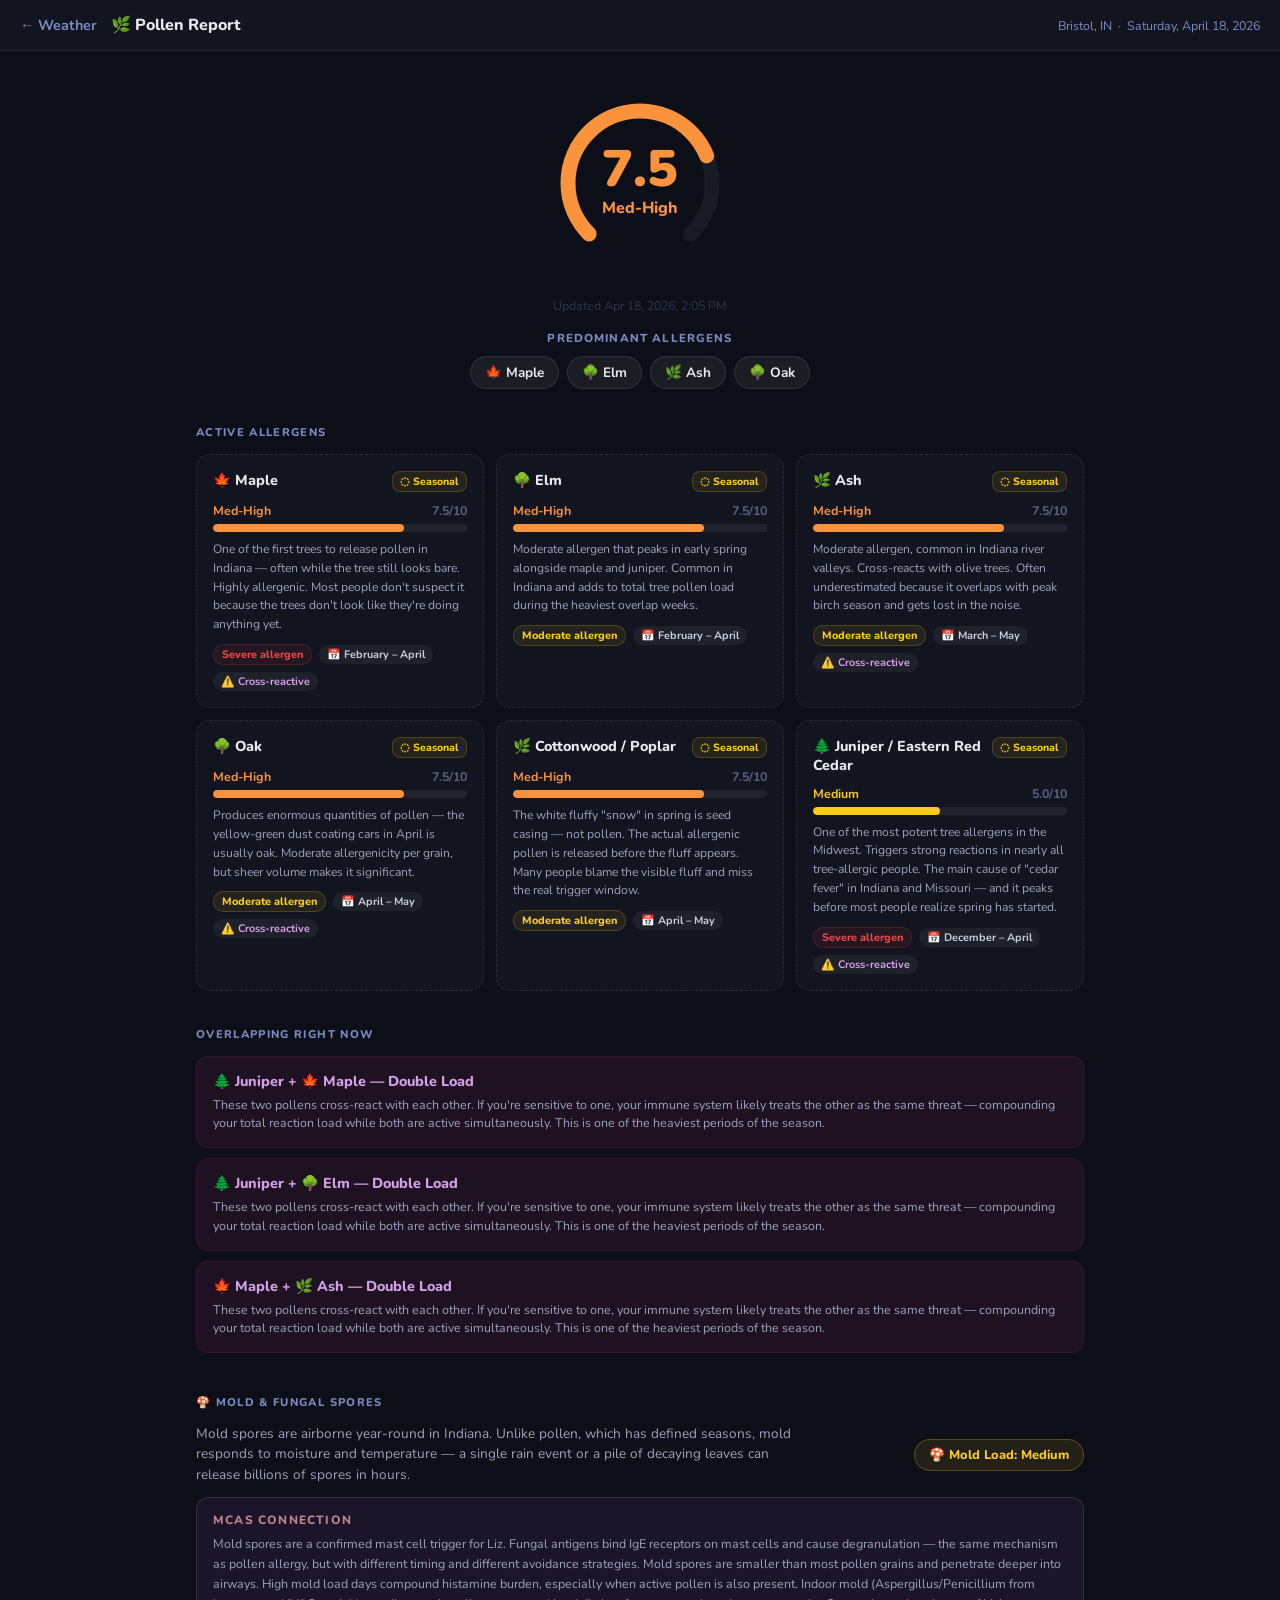
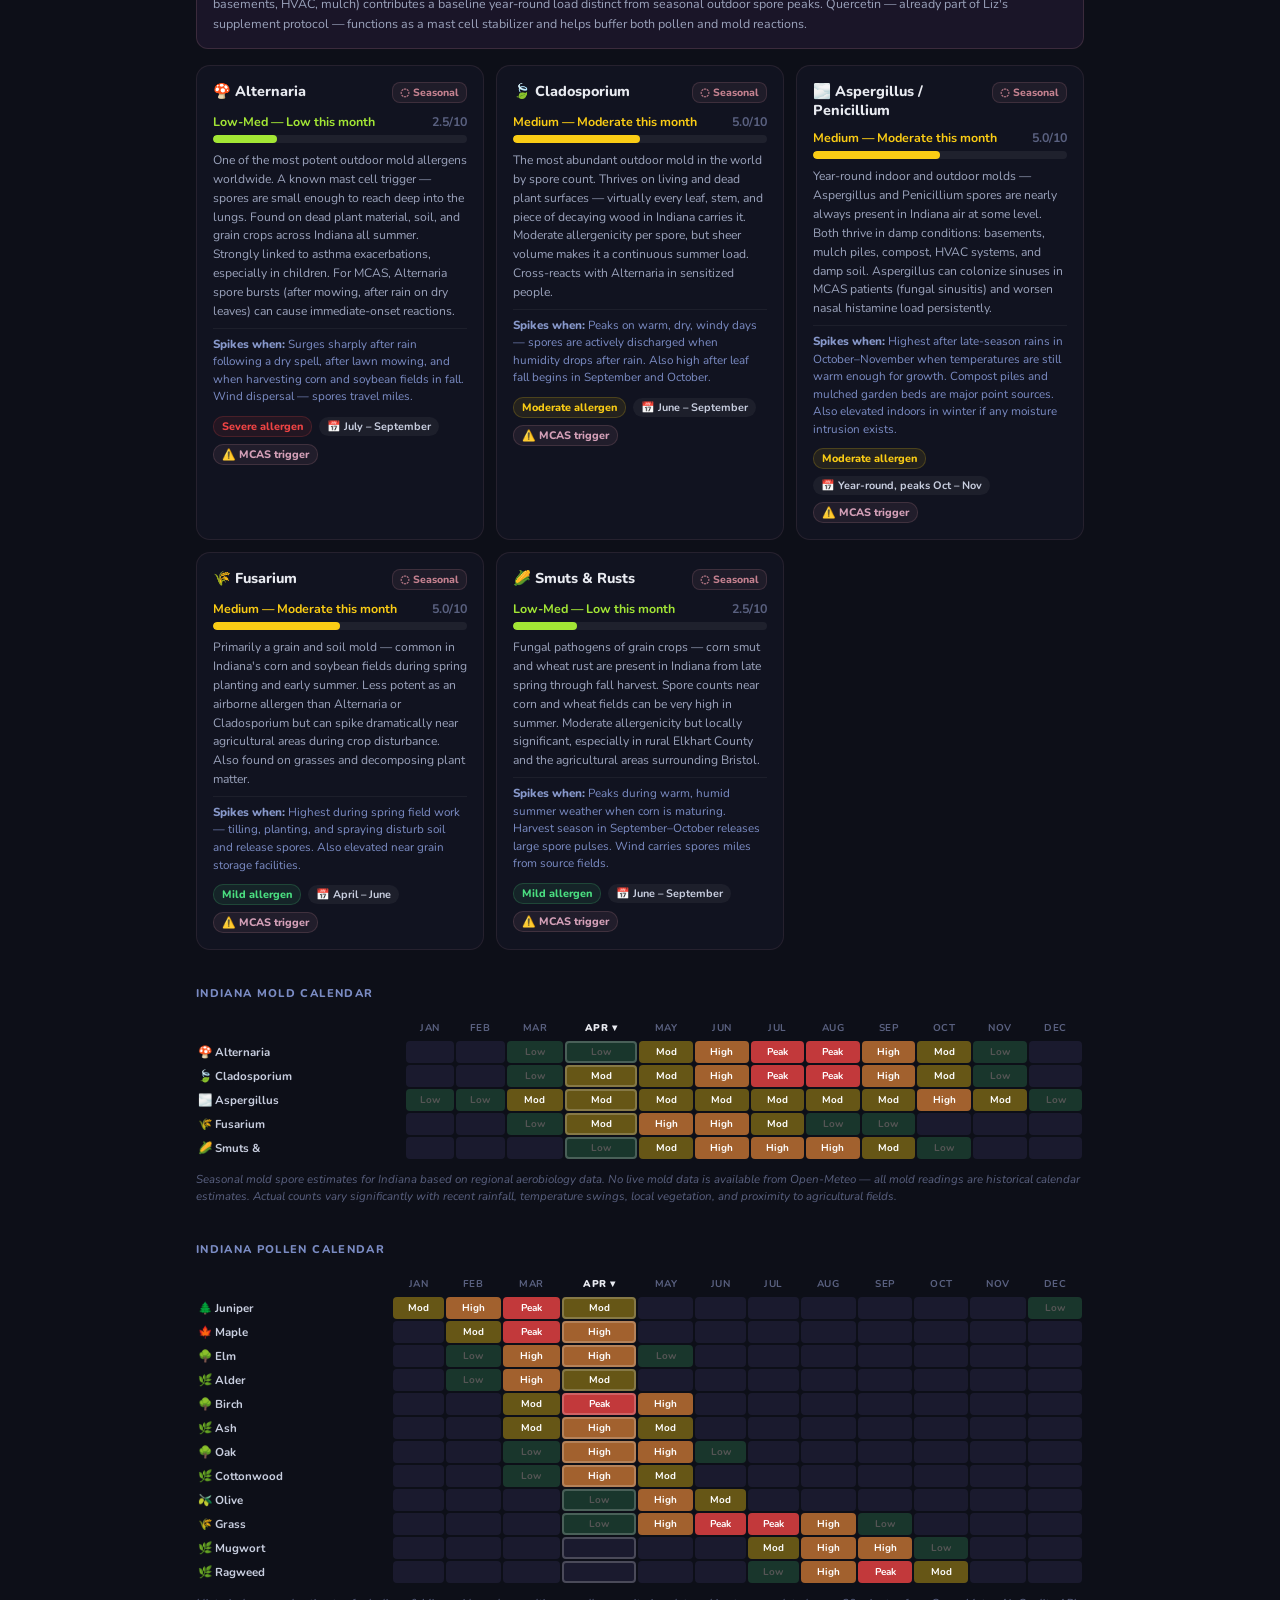
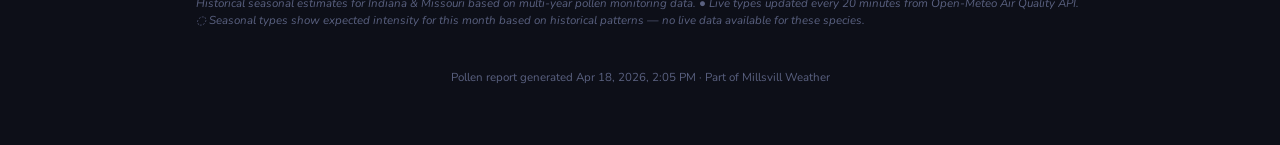
==== pollen.html @ c2ff1dc7 "Pollen update 2026-04-18T18:05:33.789Z" ====
<!DOCTYPE html>
<html lang="en">
<head>
<meta charset="UTF-8">
<meta name="viewport" content="width=device-width, initial-scale=1.0">
<title>Pollen Report — Bristol, IN</title>
<link href="https://fonts.googleapis.com/css2?family=Nunito:wght@400;600;700;800;900&display=swap" rel="stylesheet">
<style>
*,*::before,*::after{box-sizing:border-box;margin:0;padding:0}
body{font-family:'Nunito',sans-serif;background:#0d0f18;color:#e8eaf0;min-height:100vh}
a{text-decoration:none}

.top-bar{background:#12141f;border-bottom:1px solid #ffffff12;padding:14px 20px;display:flex;align-items:center;gap:14px;position:sticky;top:0;z-index:100}
.back-btn{color:#7b8cc4;font-size:0.9rem;font-weight:700;display:flex;align-items:center;gap:5px}
.back-btn:hover{color:#a0b4e8}
.top-bar-title{font-size:1rem;font-weight:800}
.top-bar-sub{font-size:0.78rem;color:#7b8cc4;margin-left:auto;text-align:right}

.container{max-width:920px;margin:0 auto;padding:28px 16px 60px}

.section-label{font-size:0.7rem;font-weight:800;letter-spacing:0.12em;text-transform:uppercase;color:#7b8cc4;margin-bottom:14px;margin-top:36px}

/* Gauge */
.score-section{text-align:center;margin-top:4px}
.gauge-outer{position:relative;display:inline-block;width:200px;height:200px}
.gauge-outer svg{display:block}
.gauge-center{position:absolute;top:50%;left:50%;transform:translate(-50%,-52%);text-align:center;pointer-events:none}
.gauge-num{font-size:3.2rem;font-weight:900;line-height:1}
.gauge-lbl{font-size:1rem;font-weight:800;margin-top:2px}
.updated-sub{font-size:0.78rem;color:#7b8cc450;margin-top:8px}

.predom-label{font-size:0.72rem;font-weight:800;text-transform:uppercase;letter-spacing:0.1em;color:#7b8cc4;margin:16px 0 10px}
.predom-chips{display:flex;flex-wrap:wrap;gap:8px;justify-content:center}
.predom-chip{background:#ffffff0f;border:1px solid #ffffff18;border-radius:20px;padding:6px 14px;font-size:0.85rem;font-weight:700;display:flex;align-items:center;gap:6px}

/* Allergen cards */
.allergen-grid{display:grid;grid-template-columns:repeat(auto-fill,minmax(260px,1fr));gap:12px}
.allergen-card{background:#12141f;border:1px solid #ffffff10;border-radius:14px;padding:16px}
.allergen-card.season-only{border-style:dashed;border-color:#ffffff18}
.card-top{display:flex;align-items:flex-start;justify-content:space-between;margin-bottom:10px;gap:8px}
.card-name{font-size:0.9rem;font-weight:800;line-height:1.3}
.live-badge{font-size:0.66rem;font-weight:800;color:#4ade80;background:#4ade8015;border:1px solid #4ade8030;border-radius:8px;padding:2px 7px;white-space:nowrap;flex-shrink:0}
.season-badge{font-size:0.66rem;font-weight:800;color:#facc15;background:#facc1515;border:1px solid #facc1530;border-radius:8px;padding:2px 7px;white-space:nowrap;flex-shrink:0}
.bar-row{display:flex;justify-content:space-between;margin-bottom:5px;font-size:0.78rem;font-weight:700}
.bar-track{background:#ffffff0f;border-radius:6px;height:8px;overflow:hidden}
.bar-fill{height:100%;border-radius:6px}
.card-note{font-size:0.76rem;color:#9ba3bc;line-height:1.55;margin-top:8px}
.card-meta{display:flex;gap:7px;margin-top:10px;flex-wrap:wrap;align-items:center}
.meta-pill{font-size:0.68rem;font-weight:700;background:#ffffff0d;border-radius:10px;padding:2px 8px;color:#c8cedf}
.allerg-pill{font-size:0.68rem;font-weight:800;border-radius:10px;padding:2px 8px}
.food-cross-row{font-size:0.73rem;color:#f59e0b;line-height:1.5;margin-top:7px;padding-top:7px;border-top:1px solid #f59e0b20}
.food-cross-label{font-weight:800;color:#fbbf24;margin-right:4px}

/* Overlaps */
.overlap-list{display:flex;flex-direction:column;gap:10px}
.overlap-card{background:#1e1222;border:1px solid #b5179e28;border-radius:12px;padding:14px 16px}
.overlap-title{font-size:0.9rem;font-weight:800;margin-bottom:5px;color:#d4a0e8}
.overlap-note{font-size:0.78rem;color:#9ba3bc;line-height:1.5}
.no-overlaps{font-size:0.85rem;color:#7b8cc4;font-style:italic;padding:4px 0}

/* Calendar */
.cal-wrap{overflow-x:auto;-webkit-overflow-scrolling:touch}
table.cal{width:100%;border-collapse:separate;border-spacing:2px;min-width:560px}
table.cal th{font-size:0.62rem;font-weight:700;text-transform:uppercase;letter-spacing:0.05em;color:#5a6180;padding:4px 2px;text-align:center}
table.cal th.cur{color:#e8eaf0;font-weight:900}
table.cal td.cal-label{font-size:0.72rem;font-weight:700;color:#c8cedf;white-space:nowrap;padding:3px 10px 3px 0;text-align:left}
.cal-cell{border-radius:4px;padding:4px 2px;text-align:center;font-size:0.62rem;font-weight:700;height:22px;display:flex;align-items:center;justify-content:center}
.cal-cell.cur-month{outline:2px solid #ffffff35;outline-offset:-2px;border-radius:4px}
.cal-note{font-size:0.72rem;color:#5a6180;margin-top:10px;font-style:italic;line-height:1.5}

/* Mold section */
.mold-header-row{display:flex;align-items:center;justify-content:space-between;flex-wrap:wrap;gap:10px;margin-bottom:12px}
.mold-overall-pill{font-size:0.8rem;font-weight:800;border-radius:20px;padding:6px 14px;border:1px solid}
.mold-mcas-note{background:#1a1528;border:1px solid #9b6b7a40;border-radius:12px;padding:14px 16px;margin-bottom:16px}
.mold-mcas-note-title{font-size:0.75rem;font-weight:800;text-transform:uppercase;letter-spacing:0.1em;color:#c4818f;margin-bottom:6px}
.mold-mcas-note-text{font-size:0.78rem;color:#9ba3bc;line-height:1.6}
.mold-grid{display:grid;grid-template-columns:repeat(auto-fill,minmax(260px,1fr));gap:12px}
.mold-card{background:#111320;border:1px solid #9b6b7a28;border-radius:14px;padding:16px}
.mold-card-top{display:flex;align-items:flex-start;justify-content:space-between;margin-bottom:10px;gap:8px}
.mold-card-name{font-size:0.9rem;font-weight:800;line-height:1.3}
.mold-season-badge{font-size:0.66rem;font-weight:800;color:#c4818f;background:#c4818f15;border:1px solid #c4818f30;border-radius:8px;padding:2px 7px;white-space:nowrap;flex-shrink:0}
.mold-card-note{font-size:0.76rem;color:#9ba3bc;line-height:1.55;margin-top:8px}
.mold-spikes-row{font-size:0.73rem;color:#7b8cc4;line-height:1.5;margin-top:7px;padding-top:7px;border-top:1px solid #ffffff0d}
.mold-spikes-label{font-weight:800;color:#8899cc}
.mold-card-meta{display:flex;gap:7px;margin-top:10px;flex-wrap:wrap;align-items:center}
.mold-allerg-pill{font-size:0.68rem;font-weight:800;border-radius:10px;padding:2px 8px}
.mold-mcas-pill{font-size:0.68rem;font-weight:800;background:#9b6b7a20;border:1px solid #9b6b7a40;border-radius:10px;padding:2px 8px;color:#d4a0b8}
.mold-cal-note{font-size:0.72rem;color:#5a6180;margin-top:10px;font-style:italic;line-height:1.5}

.page-footer{font-size:0.72rem;color:#5a6180;text-align:center;margin-top:40px}

@media(max-width:600px){
  .top-bar-sub{display:none}
  .allergen-grid{grid-template-columns:1fr}
  .gauge-outer{width:170px;height:170px}
  .gauge-num{font-size:2.6rem}
}
</style>
</head>
<body>

<div class="top-bar">
  <a href="index.html" class="back-btn">← Weather</a>
  <div class="top-bar-title">🌿 Pollen Report</div>
  <div class="top-bar-sub">Bristol, IN &nbsp;·&nbsp; Saturday, April 18, 2026</div>
</div>

<div class="container">

  <!-- ── Today's Score ── -->
  <div class="score-section">
    <div class="gauge-outer">
      <svg width="200" height="200" viewBox="0 0 200 200" style="transform:rotate(135deg)">
        <!-- background track: 270° arc -->
        <circle cx="100" cy="100" r="72" fill="none" stroke="#ffffff0d" stroke-width="15"
          stroke-dasharray="339.29 452.39" stroke-linecap="round"/>
        <!-- fill arc -->
        <circle cx="100" cy="100" r="72" fill="none" stroke="#fb923c" stroke-width="15"
          stroke-dasharray="254.47 452.39" stroke-linecap="round"/>
      </svg>
      <div class="gauge-center">
        <div class="gauge-num" style="color:#fb923c">7.5</div>
        <div class="gauge-lbl" style="color:#fb923c">Med-High</div>
      </div>
    </div>
    <div class="updated-sub">Updated Apr 18, 2026, 2:05 PM</div>

    
    <div class="predom-label">Predominant allergens</div>
    <div class="predom-chips">
      <div class="predom-chip">🍁 Maple</div><div class="predom-chip">🌳 Elm</div><div class="predom-chip">🌿 Ash</div><div class="predom-chip">🌳 Oak</div>
    </div>
  </div>

  <!-- ── Active Allergens ── -->
  <div class="section-label">Active Allergens</div>
  <div class="allergen-grid">
    <div class="allergen-card season-only">
  <div class="card-top">
    <div class="card-name">🍁 Maple</div>
    <span class="season-badge">◌ Seasonal</span>
  </div>
  <div class="bar-row">
    <span style="color:#fb923c">Med-High</span>
    <span style="color:#5a6180">7.5/10</span>
  </div>
  <div class="bar-track"><div class="bar-fill" style="width:75%;background:#fb923c"></div></div>
  <div class="card-note">One of the first trees to release pollen in Indiana — often while the tree still looks bare. Highly allergenic. Most people don't suspect it because the trees don't look like they're doing anything yet.</div>
  
  <div class="card-meta">
    <span class="allerg-pill" style="color:#ef4444;background:#ef444415;border:1px solid #ef444430">Severe allergen</span>
    <span class="meta-pill">📅 February – April</span>
    <span class="meta-pill" style="color:#d4a0e8">⚠️ Cross-reactive</span>
  </div>
</div><div class="allergen-card season-only">
  <div class="card-top">
    <div class="card-name">🌳 Elm</div>
    <span class="season-badge">◌ Seasonal</span>
  </div>
  <div class="bar-row">
    <span style="color:#fb923c">Med-High</span>
    <span style="color:#5a6180">7.5/10</span>
  </div>
  <div class="bar-track"><div class="bar-fill" style="width:75%;background:#fb923c"></div></div>
  <div class="card-note">Moderate allergen that peaks in early spring alongside maple and juniper. Common in Indiana and adds to total tree pollen load during the heaviest overlap weeks.</div>
  
  <div class="card-meta">
    <span class="allerg-pill" style="color:#facc15;background:#facc1515;border:1px solid #facc1530">Moderate allergen</span>
    <span class="meta-pill">📅 February – April</span>
    
  </div>
</div><div class="allergen-card season-only">
  <div class="card-top">
    <div class="card-name">🌿 Ash</div>
    <span class="season-badge">◌ Seasonal</span>
  </div>
  <div class="bar-row">
    <span style="color:#fb923c">Med-High</span>
    <span style="color:#5a6180">7.5/10</span>
  </div>
  <div class="bar-track"><div class="bar-fill" style="width:75%;background:#fb923c"></div></div>
  <div class="card-note">Moderate allergen, common in Indiana river valleys. Cross-reacts with olive trees. Often underestimated because it overlaps with peak birch season and gets lost in the noise.</div>
  
  <div class="card-meta">
    <span class="allerg-pill" style="color:#facc15;background:#facc1515;border:1px solid #facc1530">Moderate allergen</span>
    <span class="meta-pill">📅 March – May</span>
    <span class="meta-pill" style="color:#d4a0e8">⚠️ Cross-reactive</span>
  </div>
</div><div class="allergen-card season-only">
  <div class="card-top">
    <div class="card-name">🌳 Oak</div>
    <span class="season-badge">◌ Seasonal</span>
  </div>
  <div class="bar-row">
    <span style="color:#fb923c">Med-High</span>
    <span style="color:#5a6180">7.5/10</span>
  </div>
  <div class="bar-track"><div class="bar-fill" style="width:75%;background:#fb923c"></div></div>
  <div class="card-note">Produces enormous quantities of pollen — the yellow-green dust coating cars in April is usually oak. Moderate allergenicity per grain, but sheer volume makes it significant.</div>
  
  <div class="card-meta">
    <span class="allerg-pill" style="color:#facc15;background:#facc1515;border:1px solid #facc1530">Moderate allergen</span>
    <span class="meta-pill">📅 April – May</span>
    <span class="meta-pill" style="color:#d4a0e8">⚠️ Cross-reactive</span>
  </div>
</div><div class="allergen-card season-only">
  <div class="card-top">
    <div class="card-name">🌿 Cottonwood / Poplar</div>
    <span class="season-badge">◌ Seasonal</span>
  </div>
  <div class="bar-row">
    <span style="color:#fb923c">Med-High</span>
    <span style="color:#5a6180">7.5/10</span>
  </div>
  <div class="bar-track"><div class="bar-fill" style="width:75%;background:#fb923c"></div></div>
  <div class="card-note">The white fluffy "snow" in spring is seed casing — not pollen. The actual allergenic pollen is released before the fluff appears. Many people blame the visible fluff and miss the real trigger window.</div>
  
  <div class="card-meta">
    <span class="allerg-pill" style="color:#facc15;background:#facc1515;border:1px solid #facc1530">Moderate allergen</span>
    <span class="meta-pill">📅 April – May</span>
    
  </div>
</div><div class="allergen-card season-only">
  <div class="card-top">
    <div class="card-name">🌲 Juniper / Eastern Red Cedar</div>
    <span class="season-badge">◌ Seasonal</span>
  </div>
  <div class="bar-row">
    <span style="color:#facc15">Medium</span>
    <span style="color:#5a6180">5.0/10</span>
  </div>
  <div class="bar-track"><div class="bar-fill" style="width:50%;background:#facc15"></div></div>
  <div class="card-note">One of the most potent tree allergens in the Midwest. Triggers strong reactions in nearly all tree-allergic people. The main cause of "cedar fever" in Indiana and Missouri — and it peaks before most people realize spring has started.</div>
  
  <div class="card-meta">
    <span class="allerg-pill" style="color:#ef4444;background:#ef444415;border:1px solid #ef444430">Severe allergen</span>
    <span class="meta-pill">📅 December – April</span>
    <span class="meta-pill" style="color:#d4a0e8">⚠️ Cross-reactive</span>
  </div>
</div>
  </div>

  <!-- ── Cross-Reactivity ── -->
  <div class="section-label">Overlapping Right Now</div>
  <div class="overlap-list">
    <div class="overlap-card">
  <div class="overlap-title">🌲 Juniper + 🍁 Maple — Double Load</div>
  <div class="overlap-note">These two pollens cross-react with each other. If you're sensitive to one, your immune system likely treats the other as the same threat — compounding your total reaction load while both are active simultaneously. This is one of the heaviest periods of the season.</div>
</div><div class="overlap-card">
  <div class="overlap-title">🌲 Juniper + 🌳 Elm — Double Load</div>
  <div class="overlap-note">These two pollens cross-react with each other. If you're sensitive to one, your immune system likely treats the other as the same threat — compounding your total reaction load while both are active simultaneously. This is one of the heaviest periods of the season.</div>
</div><div class="overlap-card">
  <div class="overlap-title">🍁 Maple + 🌿 Ash — Double Load</div>
  <div class="overlap-note">These two pollens cross-react with each other. If you're sensitive to one, your immune system likely treats the other as the same threat — compounding your total reaction load while both are active simultaneously. This is one of the heaviest periods of the season.</div>
</div>
  </div>

  <!-- ── Mold & Fungal Spores ── -->
  <div class="section-label" style="margin-top:42px">🍄 Mold &amp; Fungal Spores</div>

  <div class="mold-header-row">
    <div style="font-size:0.85rem;color:#9ba3bc;max-width:600px;line-height:1.5">
      Mold spores are airborne year-round in Indiana. Unlike pollen, which has defined seasons, mold responds to moisture and temperature — a single rain event or a pile of decaying leaves can release billions of spores in hours.
    </div>
    <div class="mold-overall-pill" style="color:#facc15;background:#facc1518;border-color:#facc1540">
      🍄 Mold Load: Medium
    </div>
  </div>

  <div class="mold-mcas-note">
    <div class="mold-mcas-note-title">MCAS Connection</div>
    <div class="mold-mcas-note-text">
      Mold spores are a confirmed mast cell trigger for Liz. Fungal antigens bind IgE receptors on mast cells and cause degranulation — the same mechanism as pollen allergy, but with different timing and different avoidance strategies. Mold spores are smaller than most pollen grains and penetrate deeper into airways. High mold load days compound histamine burden, especially when active pollen is also present. Indoor mold (Aspergillus/Penicillium from basements, HVAC, mulch) contributes a baseline year-round load distinct from seasonal outdoor spore peaks. Quercetin — already part of Liz's supplement protocol — functions as a mast cell stabilizer and helps buffer both pollen and mold reactions.
    </div>
  </div>

  <div class="mold-grid">
    <div class="mold-card">
  <div class="mold-card-top">
    <div class="mold-card-name">🍄 Alternaria</div>
    <span class="mold-season-badge">◌ Seasonal</span>
  </div>
  <div class="bar-row">
    <span style="color:#a3e635">Low-Med — Low this month</span>
    <span style="color:#5a6180">2.5/10</span>
  </div>
  <div class="bar-track"><div class="bar-fill" style="width:25%;background:#a3e635"></div></div>
  <div class="mold-card-note">One of the most potent outdoor mold allergens worldwide. A known mast cell trigger — spores are small enough to reach deep into the lungs. Found on dead plant material, soil, and grain crops across Indiana all summer. Strongly linked to asthma exacerbations, especially in children. For MCAS, Alternaria spore bursts (after mowing, after rain on dry leaves) can cause immediate-onset reactions.</div>
  <div class="mold-spikes-row"><span class="mold-spikes-label">Spikes when: </span>Surges sharply after rain following a dry spell, after lawn mowing, and when harvesting corn and soybean fields in fall. Wind dispersal — spores travel miles.</div>
  <div class="mold-card-meta">
    <span class="mold-allerg-pill" style="color:#ef4444;background:#ef444415;border:1px solid #ef444430">Severe allergen</span>
    <span class="meta-pill">📅 July – September</span>
    <span class="mold-mcas-pill">⚠️ MCAS trigger</span>
  </div>
</div><div class="mold-card">
  <div class="mold-card-top">
    <div class="mold-card-name">🍃 Cladosporium</div>
    <span class="mold-season-badge">◌ Seasonal</span>
  </div>
  <div class="bar-row">
    <span style="color:#facc15">Medium — Moderate this month</span>
    <span style="color:#5a6180">5.0/10</span>
  </div>
  <div class="bar-track"><div class="bar-fill" style="width:50%;background:#facc15"></div></div>
  <div class="mold-card-note">The most abundant outdoor mold in the world by spore count. Thrives on living and dead plant surfaces — virtually every leaf, stem, and piece of decaying wood in Indiana carries it. Moderate allergenicity per spore, but sheer volume makes it a continuous summer load. Cross-reacts with Alternaria in sensitized people.</div>
  <div class="mold-spikes-row"><span class="mold-spikes-label">Spikes when: </span>Peaks on warm, dry, windy days — spores are actively discharged when humidity drops after rain. Also high after leaf fall begins in September and October.</div>
  <div class="mold-card-meta">
    <span class="mold-allerg-pill" style="color:#facc15;background:#facc1515;border:1px solid #facc1530">Moderate allergen</span>
    <span class="meta-pill">📅 June – September</span>
    <span class="mold-mcas-pill">⚠️ MCAS trigger</span>
  </div>
</div><div class="mold-card">
  <div class="mold-card-top">
    <div class="mold-card-name">🌫️ Aspergillus / Penicillium</div>
    <span class="mold-season-badge">◌ Seasonal</span>
  </div>
  <div class="bar-row">
    <span style="color:#facc15">Medium — Moderate this month</span>
    <span style="color:#5a6180">5.0/10</span>
  </div>
  <div class="bar-track"><div class="bar-fill" style="width:50%;background:#facc15"></div></div>
  <div class="mold-card-note">Year-round indoor and outdoor molds — Aspergillus and Penicillium spores are nearly always present in Indiana air at some level. Both thrive in damp conditions: basements, mulch piles, compost, HVAC systems, and damp soil. Aspergillus can colonize sinuses in MCAS patients (fungal sinusitis) and worsen nasal histamine load persistently.</div>
  <div class="mold-spikes-row"><span class="mold-spikes-label">Spikes when: </span>Highest after late-season rains in October–November when temperatures are still warm enough for growth. Compost piles and mulched garden beds are major point sources. Also elevated indoors in winter if any moisture intrusion exists.</div>
  <div class="mold-card-meta">
    <span class="mold-allerg-pill" style="color:#facc15;background:#facc1515;border:1px solid #facc1530">Moderate allergen</span>
    <span class="meta-pill">📅 Year-round, peaks Oct – Nov</span>
    <span class="mold-mcas-pill">⚠️ MCAS trigger</span>
  </div>
</div><div class="mold-card">
  <div class="mold-card-top">
    <div class="mold-card-name">🌾 Fusarium</div>
    <span class="mold-season-badge">◌ Seasonal</span>
  </div>
  <div class="bar-row">
    <span style="color:#facc15">Medium — Moderate this month</span>
    <span style="color:#5a6180">5.0/10</span>
  </div>
  <div class="bar-track"><div class="bar-fill" style="width:50%;background:#facc15"></div></div>
  <div class="mold-card-note">Primarily a grain and soil mold — common in Indiana's corn and soybean fields during spring planting and early summer. Less potent as an airborne allergen than Alternaria or Cladosporium but can spike dramatically near agricultural areas during crop disturbance. Also found on grasses and decomposing plant matter.</div>
  <div class="mold-spikes-row"><span class="mold-spikes-label">Spikes when: </span>Highest during spring field work — tilling, planting, and spraying disturb soil and release spores. Also elevated near grain storage facilities.</div>
  <div class="mold-card-meta">
    <span class="mold-allerg-pill" style="color:#4ade80;background:#4ade8015;border:1px solid #4ade8030">Mild allergen</span>
    <span class="meta-pill">📅 April – June</span>
    <span class="mold-mcas-pill">⚠️ MCAS trigger</span>
  </div>
</div><div class="mold-card">
  <div class="mold-card-top">
    <div class="mold-card-name">🌽 Smuts & Rusts</div>
    <span class="mold-season-badge">◌ Seasonal</span>
  </div>
  <div class="bar-row">
    <span style="color:#a3e635">Low-Med — Low this month</span>
    <span style="color:#5a6180">2.5/10</span>
  </div>
  <div class="bar-track"><div class="bar-fill" style="width:25%;background:#a3e635"></div></div>
  <div class="mold-card-note">Fungal pathogens of grain crops — corn smut and wheat rust are present in Indiana from late spring through fall harvest. Spore counts near corn and wheat fields can be very high in summer. Moderate allergenicity but locally significant, especially in rural Elkhart County and the agricultural areas surrounding Bristol.</div>
  <div class="mold-spikes-row"><span class="mold-spikes-label">Spikes when: </span>Peaks during warm, humid summer weather when corn is maturing. Harvest season in September–October releases large spore pulses. Wind carries spores miles from source fields.</div>
  <div class="mold-card-meta">
    <span class="mold-allerg-pill" style="color:#4ade80;background:#4ade8015;border:1px solid #4ade8030">Mild allergen</span>
    <span class="meta-pill">📅 June – September</span>
    <span class="mold-mcas-pill">⚠️ MCAS trigger</span>
  </div>
</div>
  </div>

  <!-- ── Mold Calendar ── -->
  <div class="section-label" style="margin-top:36px">Indiana Mold Calendar</div>
  <div class="cal-wrap">
  <table class="cal">
    <thead>
      <tr>
        <th></th>
        <th class="">Jan</th><th class="">Feb</th><th class="">Mar</th><th class="cur">Apr ▾</th><th class="">May</th><th class="">Jun</th><th class="">Jul</th><th class="">Aug</th><th class="">Sep</th><th class="">Oct</th><th class="">Nov</th><th class="">Dec</th>
      </tr>
    </thead>
    <tbody>
      <tr>
    <td class="cal-label">🍄 Alternaria</td>
    <td><div class="cal-cell" style="background:#1a1a2e;color:#555"></div></td><td><div class="cal-cell" style="background:#1a1a2e;color:#555"></div></td><td><div class="cal-cell" style="background:#4ade8030;color:#555">Low</div></td><td><div class="cal-cell cur-month" style="background:#4ade8030;color:#555">Low</div></td><td><div class="cal-cell" style="background:#facc1560;color:#fff">Mod</div></td><td><div class="cal-cell" style="background:#fb923ca0;color:#fff">High</div></td><td><div class="cal-cell" style="background:#ef4444cc;color:#fff">Peak</div></td><td><div class="cal-cell" style="background:#ef4444cc;color:#fff">Peak</div></td><td><div class="cal-cell" style="background:#fb923ca0;color:#fff">High</div></td><td><div class="cal-cell" style="background:#facc1560;color:#fff">Mod</div></td><td><div class="cal-cell" style="background:#4ade8030;color:#555">Low</div></td><td><div class="cal-cell" style="background:#1a1a2e;color:#555"></div></td>
  </tr><tr>
    <td class="cal-label">🍃 Cladosporium</td>
    <td><div class="cal-cell" style="background:#1a1a2e;color:#555"></div></td><td><div class="cal-cell" style="background:#1a1a2e;color:#555"></div></td><td><div class="cal-cell" style="background:#4ade8030;color:#555">Low</div></td><td><div class="cal-cell cur-month" style="background:#facc1560;color:#fff">Mod</div></td><td><div class="cal-cell" style="background:#facc1560;color:#fff">Mod</div></td><td><div class="cal-cell" style="background:#fb923ca0;color:#fff">High</div></td><td><div class="cal-cell" style="background:#ef4444cc;color:#fff">Peak</div></td><td><div class="cal-cell" style="background:#ef4444cc;color:#fff">Peak</div></td><td><div class="cal-cell" style="background:#fb923ca0;color:#fff">High</div></td><td><div class="cal-cell" style="background:#facc1560;color:#fff">Mod</div></td><td><div class="cal-cell" style="background:#4ade8030;color:#555">Low</div></td><td><div class="cal-cell" style="background:#1a1a2e;color:#555"></div></td>
  </tr><tr>
    <td class="cal-label">🌫️ Aspergillus </td>
    <td><div class="cal-cell" style="background:#4ade8030;color:#555">Low</div></td><td><div class="cal-cell" style="background:#4ade8030;color:#555">Low</div></td><td><div class="cal-cell" style="background:#facc1560;color:#fff">Mod</div></td><td><div class="cal-cell cur-month" style="background:#facc1560;color:#fff">Mod</div></td><td><div class="cal-cell" style="background:#facc1560;color:#fff">Mod</div></td><td><div class="cal-cell" style="background:#facc1560;color:#fff">Mod</div></td><td><div class="cal-cell" style="background:#facc1560;color:#fff">Mod</div></td><td><div class="cal-cell" style="background:#facc1560;color:#fff">Mod</div></td><td><div class="cal-cell" style="background:#facc1560;color:#fff">Mod</div></td><td><div class="cal-cell" style="background:#fb923ca0;color:#fff">High</div></td><td><div class="cal-cell" style="background:#facc1560;color:#fff">Mod</div></td><td><div class="cal-cell" style="background:#4ade8030;color:#555">Low</div></td>
  </tr><tr>
    <td class="cal-label">🌾 Fusarium</td>
    <td><div class="cal-cell" style="background:#1a1a2e;color:#555"></div></td><td><div class="cal-cell" style="background:#1a1a2e;color:#555"></div></td><td><div class="cal-cell" style="background:#4ade8030;color:#555">Low</div></td><td><div class="cal-cell cur-month" style="background:#facc1560;color:#fff">Mod</div></td><td><div class="cal-cell" style="background:#fb923ca0;color:#fff">High</div></td><td><div class="cal-cell" style="background:#fb923ca0;color:#fff">High</div></td><td><div class="cal-cell" style="background:#facc1560;color:#fff">Mod</div></td><td><div class="cal-cell" style="background:#4ade8030;color:#555">Low</div></td><td><div class="cal-cell" style="background:#4ade8030;color:#555">Low</div></td><td><div class="cal-cell" style="background:#1a1a2e;color:#555"></div></td><td><div class="cal-cell" style="background:#1a1a2e;color:#555"></div></td><td><div class="cal-cell" style="background:#1a1a2e;color:#555"></div></td>
  </tr><tr>
    <td class="cal-label">🌽 Smuts &</td>
    <td><div class="cal-cell" style="background:#1a1a2e;color:#555"></div></td><td><div class="cal-cell" style="background:#1a1a2e;color:#555"></div></td><td><div class="cal-cell" style="background:#1a1a2e;color:#555"></div></td><td><div class="cal-cell cur-month" style="background:#4ade8030;color:#555">Low</div></td><td><div class="cal-cell" style="background:#facc1560;color:#fff">Mod</div></td><td><div class="cal-cell" style="background:#fb923ca0;color:#fff">High</div></td><td><div class="cal-cell" style="background:#fb923ca0;color:#fff">High</div></td><td><div class="cal-cell" style="background:#fb923ca0;color:#fff">High</div></td><td><div class="cal-cell" style="background:#facc1560;color:#fff">Mod</div></td><td><div class="cal-cell" style="background:#4ade8030;color:#555">Low</div></td><td><div class="cal-cell" style="background:#1a1a2e;color:#555"></div></td><td><div class="cal-cell" style="background:#1a1a2e;color:#555"></div></td>
  </tr>
    </tbody>
  </table>
  </div>
  <div class="mold-cal-note">Seasonal mold spore estimates for Indiana based on regional aerobiology data. No live mold data is available from Open-Meteo — all mold readings are historical calendar estimates. Actual counts vary significantly with recent rainfall, temperature swings, local vegetation, and proximity to agricultural fields.</div>

  <!-- ── Year Calendar ── -->
  <div class="section-label">Indiana Pollen Calendar</div>
  <div class="cal-wrap">
  <table class="cal">
    <thead>
      <tr>
        <th></th>
        <th class="">Jan</th><th class="">Feb</th><th class="">Mar</th><th class="cur">Apr ▾</th><th class="">May</th><th class="">Jun</th><th class="">Jul</th><th class="">Aug</th><th class="">Sep</th><th class="">Oct</th><th class="">Nov</th><th class="">Dec</th>
      </tr>
    </thead>
    <tbody>
      <tr>
    <td class="cal-label">🌲 Juniper </td>
    <td><div class="cal-cell" style="background:#facc1560;color:#fff">Mod</div></td><td><div class="cal-cell" style="background:#fb923ca0;color:#fff">High</div></td><td><div class="cal-cell" style="background:#ef4444cc;color:#fff">Peak</div></td><td><div class="cal-cell cur-month" style="background:#facc1560;color:#fff">Mod</div></td><td><div class="cal-cell" style="background:#1a1a2e;color:#555"></div></td><td><div class="cal-cell" style="background:#1a1a2e;color:#555"></div></td><td><div class="cal-cell" style="background:#1a1a2e;color:#555"></div></td><td><div class="cal-cell" style="background:#1a1a2e;color:#555"></div></td><td><div class="cal-cell" style="background:#1a1a2e;color:#555"></div></td><td><div class="cal-cell" style="background:#1a1a2e;color:#555"></div></td><td><div class="cal-cell" style="background:#1a1a2e;color:#555"></div></td><td><div class="cal-cell" style="background:#4ade8030;color:#555">Low</div></td>
  </tr><tr>
    <td class="cal-label">🍁 Maple</td>
    <td><div class="cal-cell" style="background:#1a1a2e;color:#555"></div></td><td><div class="cal-cell" style="background:#facc1560;color:#fff">Mod</div></td><td><div class="cal-cell" style="background:#ef4444cc;color:#fff">Peak</div></td><td><div class="cal-cell cur-month" style="background:#fb923ca0;color:#fff">High</div></td><td><div class="cal-cell" style="background:#1a1a2e;color:#555"></div></td><td><div class="cal-cell" style="background:#1a1a2e;color:#555"></div></td><td><div class="cal-cell" style="background:#1a1a2e;color:#555"></div></td><td><div class="cal-cell" style="background:#1a1a2e;color:#555"></div></td><td><div class="cal-cell" style="background:#1a1a2e;color:#555"></div></td><td><div class="cal-cell" style="background:#1a1a2e;color:#555"></div></td><td><div class="cal-cell" style="background:#1a1a2e;color:#555"></div></td><td><div class="cal-cell" style="background:#1a1a2e;color:#555"></div></td>
  </tr><tr>
    <td class="cal-label">🌳 Elm</td>
    <td><div class="cal-cell" style="background:#1a1a2e;color:#555"></div></td><td><div class="cal-cell" style="background:#4ade8030;color:#555">Low</div></td><td><div class="cal-cell" style="background:#fb923ca0;color:#fff">High</div></td><td><div class="cal-cell cur-month" style="background:#fb923ca0;color:#fff">High</div></td><td><div class="cal-cell" style="background:#4ade8030;color:#555">Low</div></td><td><div class="cal-cell" style="background:#1a1a2e;color:#555"></div></td><td><div class="cal-cell" style="background:#1a1a2e;color:#555"></div></td><td><div class="cal-cell" style="background:#1a1a2e;color:#555"></div></td><td><div class="cal-cell" style="background:#1a1a2e;color:#555"></div></td><td><div class="cal-cell" style="background:#1a1a2e;color:#555"></div></td><td><div class="cal-cell" style="background:#1a1a2e;color:#555"></div></td><td><div class="cal-cell" style="background:#1a1a2e;color:#555"></div></td>
  </tr><tr>
    <td class="cal-label">🌿 Alder</td>
    <td><div class="cal-cell" style="background:#1a1a2e;color:#555"></div></td><td><div class="cal-cell" style="background:#4ade8030;color:#555">Low</div></td><td><div class="cal-cell" style="background:#fb923ca0;color:#fff">High</div></td><td><div class="cal-cell cur-month" style="background:#facc1560;color:#fff">Mod</div></td><td><div class="cal-cell" style="background:#1a1a2e;color:#555"></div></td><td><div class="cal-cell" style="background:#1a1a2e;color:#555"></div></td><td><div class="cal-cell" style="background:#1a1a2e;color:#555"></div></td><td><div class="cal-cell" style="background:#1a1a2e;color:#555"></div></td><td><div class="cal-cell" style="background:#1a1a2e;color:#555"></div></td><td><div class="cal-cell" style="background:#1a1a2e;color:#555"></div></td><td><div class="cal-cell" style="background:#1a1a2e;color:#555"></div></td><td><div class="cal-cell" style="background:#1a1a2e;color:#555"></div></td>
  </tr><tr>
    <td class="cal-label">🌳 Birch</td>
    <td><div class="cal-cell" style="background:#1a1a2e;color:#555"></div></td><td><div class="cal-cell" style="background:#1a1a2e;color:#555"></div></td><td><div class="cal-cell" style="background:#facc1560;color:#fff">Mod</div></td><td><div class="cal-cell cur-month" style="background:#ef4444cc;color:#fff">Peak</div></td><td><div class="cal-cell" style="background:#fb923ca0;color:#fff">High</div></td><td><div class="cal-cell" style="background:#1a1a2e;color:#555"></div></td><td><div class="cal-cell" style="background:#1a1a2e;color:#555"></div></td><td><div class="cal-cell" style="background:#1a1a2e;color:#555"></div></td><td><div class="cal-cell" style="background:#1a1a2e;color:#555"></div></td><td><div class="cal-cell" style="background:#1a1a2e;color:#555"></div></td><td><div class="cal-cell" style="background:#1a1a2e;color:#555"></div></td><td><div class="cal-cell" style="background:#1a1a2e;color:#555"></div></td>
  </tr><tr>
    <td class="cal-label">🌿 Ash</td>
    <td><div class="cal-cell" style="background:#1a1a2e;color:#555"></div></td><td><div class="cal-cell" style="background:#1a1a2e;color:#555"></div></td><td><div class="cal-cell" style="background:#facc1560;color:#fff">Mod</div></td><td><div class="cal-cell cur-month" style="background:#fb923ca0;color:#fff">High</div></td><td><div class="cal-cell" style="background:#facc1560;color:#fff">Mod</div></td><td><div class="cal-cell" style="background:#1a1a2e;color:#555"></div></td><td><div class="cal-cell" style="background:#1a1a2e;color:#555"></div></td><td><div class="cal-cell" style="background:#1a1a2e;color:#555"></div></td><td><div class="cal-cell" style="background:#1a1a2e;color:#555"></div></td><td><div class="cal-cell" style="background:#1a1a2e;color:#555"></div></td><td><div class="cal-cell" style="background:#1a1a2e;color:#555"></div></td><td><div class="cal-cell" style="background:#1a1a2e;color:#555"></div></td>
  </tr><tr>
    <td class="cal-label">🌳 Oak</td>
    <td><div class="cal-cell" style="background:#1a1a2e;color:#555"></div></td><td><div class="cal-cell" style="background:#1a1a2e;color:#555"></div></td><td><div class="cal-cell" style="background:#4ade8030;color:#555">Low</div></td><td><div class="cal-cell cur-month" style="background:#fb923ca0;color:#fff">High</div></td><td><div class="cal-cell" style="background:#fb923ca0;color:#fff">High</div></td><td><div class="cal-cell" style="background:#4ade8030;color:#555">Low</div></td><td><div class="cal-cell" style="background:#1a1a2e;color:#555"></div></td><td><div class="cal-cell" style="background:#1a1a2e;color:#555"></div></td><td><div class="cal-cell" style="background:#1a1a2e;color:#555"></div></td><td><div class="cal-cell" style="background:#1a1a2e;color:#555"></div></td><td><div class="cal-cell" style="background:#1a1a2e;color:#555"></div></td><td><div class="cal-cell" style="background:#1a1a2e;color:#555"></div></td>
  </tr><tr>
    <td class="cal-label">🌿 Cottonwood </td>
    <td><div class="cal-cell" style="background:#1a1a2e;color:#555"></div></td><td><div class="cal-cell" style="background:#1a1a2e;color:#555"></div></td><td><div class="cal-cell" style="background:#4ade8030;color:#555">Low</div></td><td><div class="cal-cell cur-month" style="background:#fb923ca0;color:#fff">High</div></td><td><div class="cal-cell" style="background:#facc1560;color:#fff">Mod</div></td><td><div class="cal-cell" style="background:#1a1a2e;color:#555"></div></td><td><div class="cal-cell" style="background:#1a1a2e;color:#555"></div></td><td><div class="cal-cell" style="background:#1a1a2e;color:#555"></div></td><td><div class="cal-cell" style="background:#1a1a2e;color:#555"></div></td><td><div class="cal-cell" style="background:#1a1a2e;color:#555"></div></td><td><div class="cal-cell" style="background:#1a1a2e;color:#555"></div></td><td><div class="cal-cell" style="background:#1a1a2e;color:#555"></div></td>
  </tr><tr>
    <td class="cal-label">🫒 Olive</td>
    <td><div class="cal-cell" style="background:#1a1a2e;color:#555"></div></td><td><div class="cal-cell" style="background:#1a1a2e;color:#555"></div></td><td><div class="cal-cell" style="background:#1a1a2e;color:#555"></div></td><td><div class="cal-cell cur-month" style="background:#4ade8030;color:#555">Low</div></td><td><div class="cal-cell" style="background:#fb923ca0;color:#fff">High</div></td><td><div class="cal-cell" style="background:#facc1560;color:#fff">Mod</div></td><td><div class="cal-cell" style="background:#1a1a2e;color:#555"></div></td><td><div class="cal-cell" style="background:#1a1a2e;color:#555"></div></td><td><div class="cal-cell" style="background:#1a1a2e;color:#555"></div></td><td><div class="cal-cell" style="background:#1a1a2e;color:#555"></div></td><td><div class="cal-cell" style="background:#1a1a2e;color:#555"></div></td><td><div class="cal-cell" style="background:#1a1a2e;color:#555"></div></td>
  </tr><tr>
    <td class="cal-label">🌾 Grass</td>
    <td><div class="cal-cell" style="background:#1a1a2e;color:#555"></div></td><td><div class="cal-cell" style="background:#1a1a2e;color:#555"></div></td><td><div class="cal-cell" style="background:#1a1a2e;color:#555"></div></td><td><div class="cal-cell cur-month" style="background:#4ade8030;color:#555">Low</div></td><td><div class="cal-cell" style="background:#fb923ca0;color:#fff">High</div></td><td><div class="cal-cell" style="background:#ef4444cc;color:#fff">Peak</div></td><td><div class="cal-cell" style="background:#ef4444cc;color:#fff">Peak</div></td><td><div class="cal-cell" style="background:#fb923ca0;color:#fff">High</div></td><td><div class="cal-cell" style="background:#4ade8030;color:#555">Low</div></td><td><div class="cal-cell" style="background:#1a1a2e;color:#555"></div></td><td><div class="cal-cell" style="background:#1a1a2e;color:#555"></div></td><td><div class="cal-cell" style="background:#1a1a2e;color:#555"></div></td>
  </tr><tr>
    <td class="cal-label">🌿 Mugwort</td>
    <td><div class="cal-cell" style="background:#1a1a2e;color:#555"></div></td><td><div class="cal-cell" style="background:#1a1a2e;color:#555"></div></td><td><div class="cal-cell" style="background:#1a1a2e;color:#555"></div></td><td><div class="cal-cell cur-month" style="background:#1a1a2e;color:#555"></div></td><td><div class="cal-cell" style="background:#1a1a2e;color:#555"></div></td><td><div class="cal-cell" style="background:#1a1a2e;color:#555"></div></td><td><div class="cal-cell" style="background:#facc1560;color:#fff">Mod</div></td><td><div class="cal-cell" style="background:#fb923ca0;color:#fff">High</div></td><td><div class="cal-cell" style="background:#fb923ca0;color:#fff">High</div></td><td><div class="cal-cell" style="background:#4ade8030;color:#555">Low</div></td><td><div class="cal-cell" style="background:#1a1a2e;color:#555"></div></td><td><div class="cal-cell" style="background:#1a1a2e;color:#555"></div></td>
  </tr><tr>
    <td class="cal-label">🌿 Ragweed</td>
    <td><div class="cal-cell" style="background:#1a1a2e;color:#555"></div></td><td><div class="cal-cell" style="background:#1a1a2e;color:#555"></div></td><td><div class="cal-cell" style="background:#1a1a2e;color:#555"></div></td><td><div class="cal-cell cur-month" style="background:#1a1a2e;color:#555"></div></td><td><div class="cal-cell" style="background:#1a1a2e;color:#555"></div></td><td><div class="cal-cell" style="background:#1a1a2e;color:#555"></div></td><td><div class="cal-cell" style="background:#4ade8030;color:#555">Low</div></td><td><div class="cal-cell" style="background:#fb923ca0;color:#fff">High</div></td><td><div class="cal-cell" style="background:#ef4444cc;color:#fff">Peak</div></td><td><div class="cal-cell" style="background:#facc1560;color:#fff">Mod</div></td><td><div class="cal-cell" style="background:#1a1a2e;color:#555"></div></td><td><div class="cal-cell" style="background:#1a1a2e;color:#555"></div></td>
  </tr>
    </tbody>
  </table>
  </div>
  <div class="cal-note">Historical seasonal estimates for Indiana &amp; Missouri based on multi-year pollen monitoring data. ● Live types updated every 20 minutes from Open-Meteo Air Quality API. ◌ Seasonal types show expected intensity for this month based on historical patterns — no live data available for these species.</div>

  <div class="page-footer">Pollen report generated Apr 18, 2026, 2:05 PM · Part of Millsvill Weather</div>

</div>
</body>
</html>
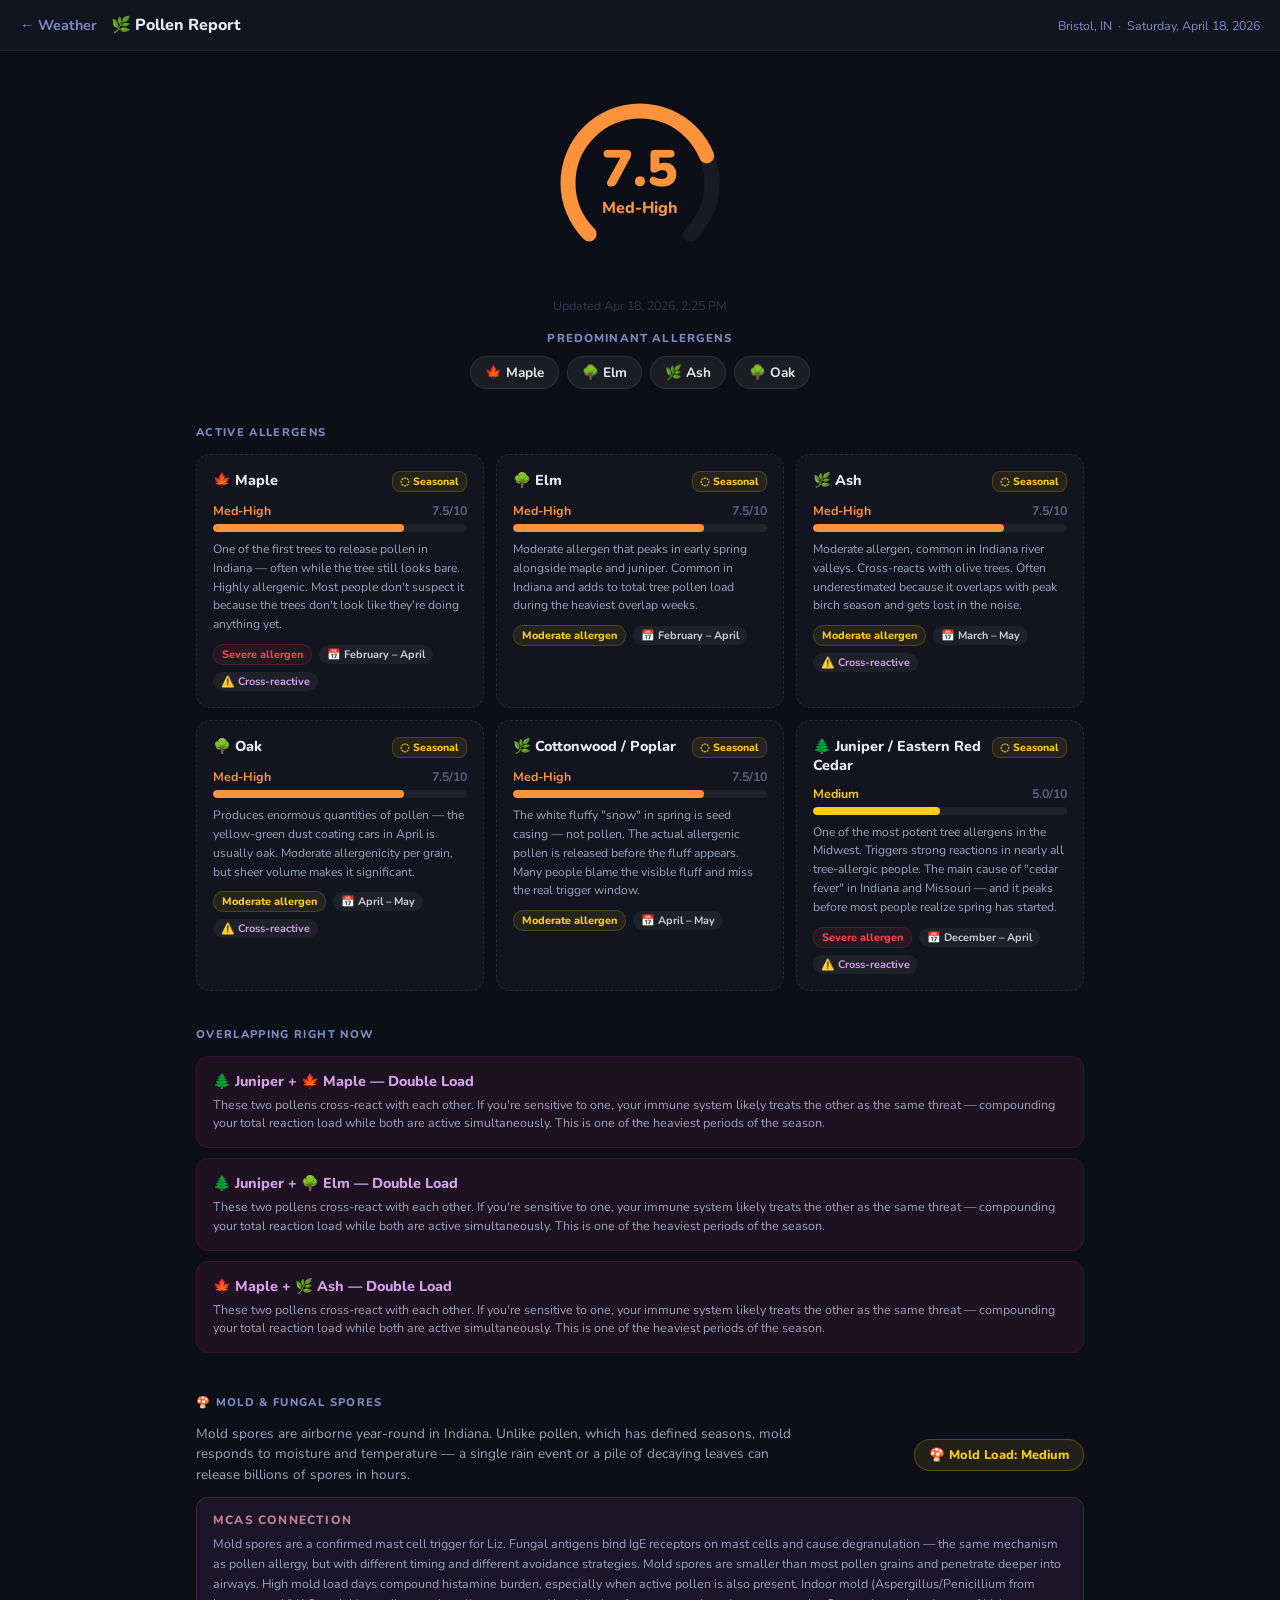
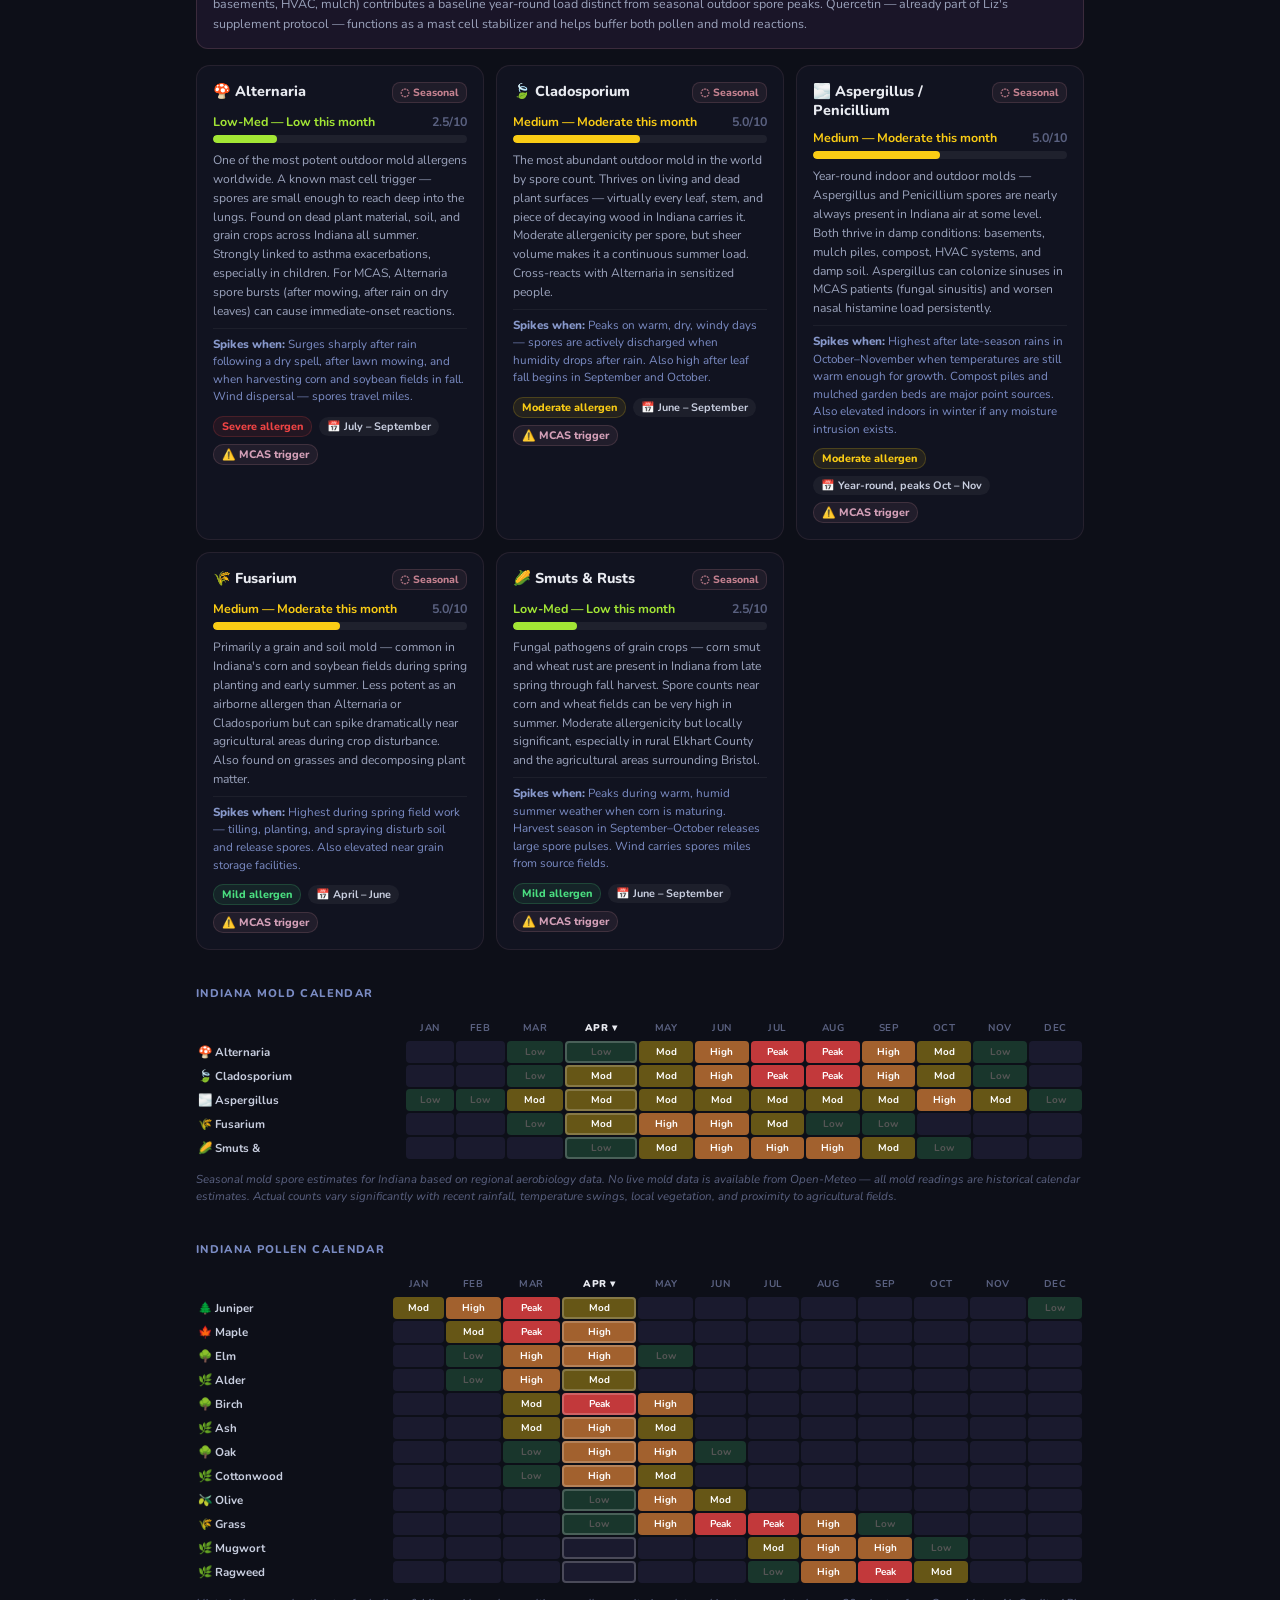
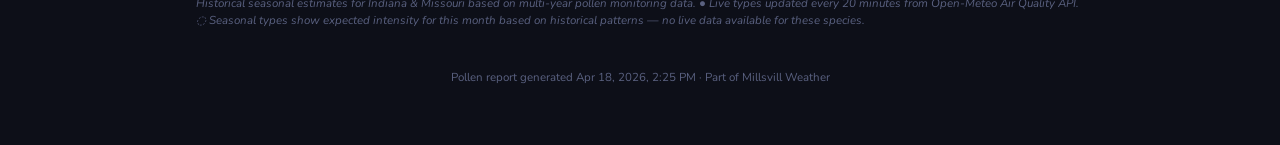
==== commit 63fa470f: "Pollen update 2026-04-18T18:25:34.962Z" ====
--- a/pollen.html
+++ b/pollen.html
@@ -123,7 +123,7 @@
         <div class="gauge-lbl" style="color:#fb923c">Med-High</div>
       </div>
     </div>
-    <div class="updated-sub">Updated Apr 18, 2026, 2:05 PM</div>
+    <div class="updated-sub">Updated Apr 18, 2026, 2:25 PM</div>
 
     
     <div class="predom-label">Predominant allergens</div>
@@ -448,7 +448,7 @@
   </div>
   <div class="cal-note">Historical seasonal estimates for Indiana &amp; Missouri based on multi-year pollen monitoring data. ● Live types updated every 20 minutes from Open-Meteo Air Quality API. ◌ Seasonal types show expected intensity for this month based on historical patterns — no live data available for these species.</div>
 
-  <div class="page-footer">Pollen report generated Apr 18, 2026, 2:05 PM · Part of Millsvill Weather</div>
+  <div class="page-footer">Pollen report generated Apr 18, 2026, 2:25 PM · Part of Millsvill Weather</div>
 
 </div>
 </body>
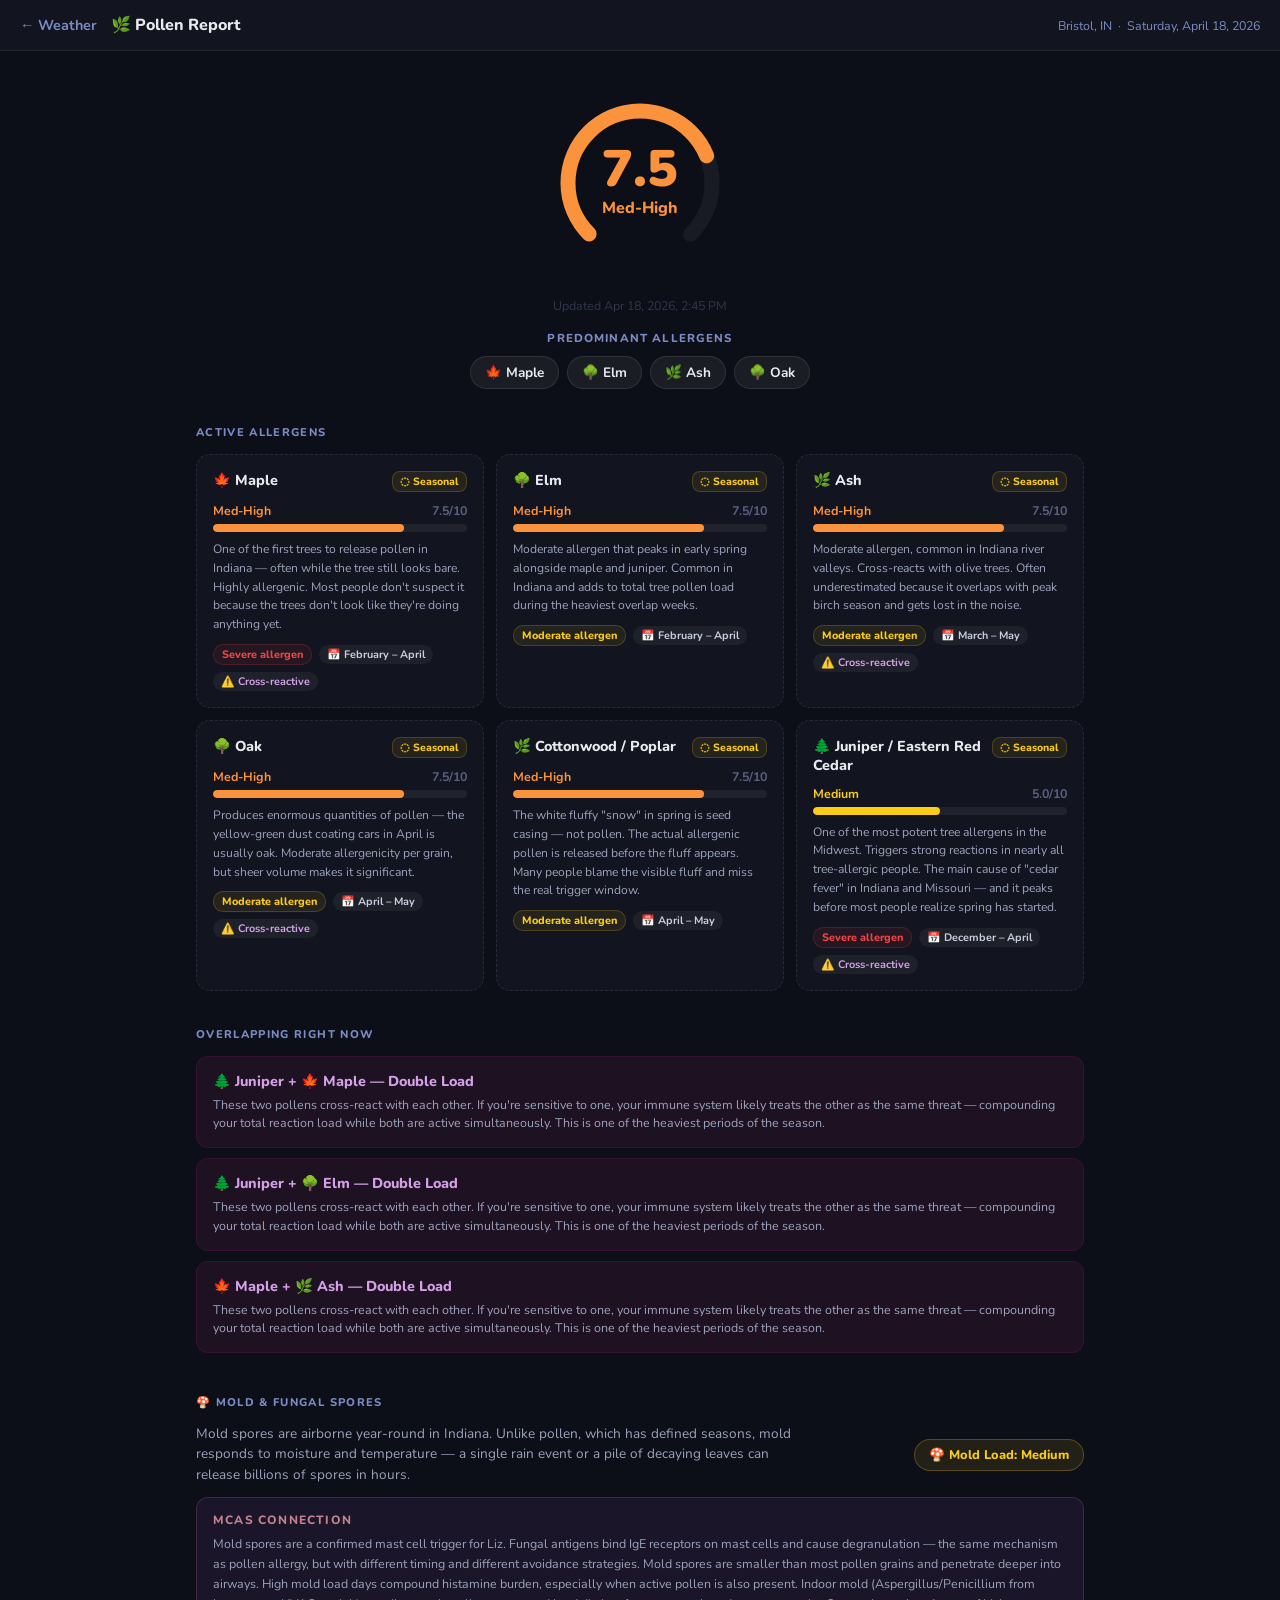
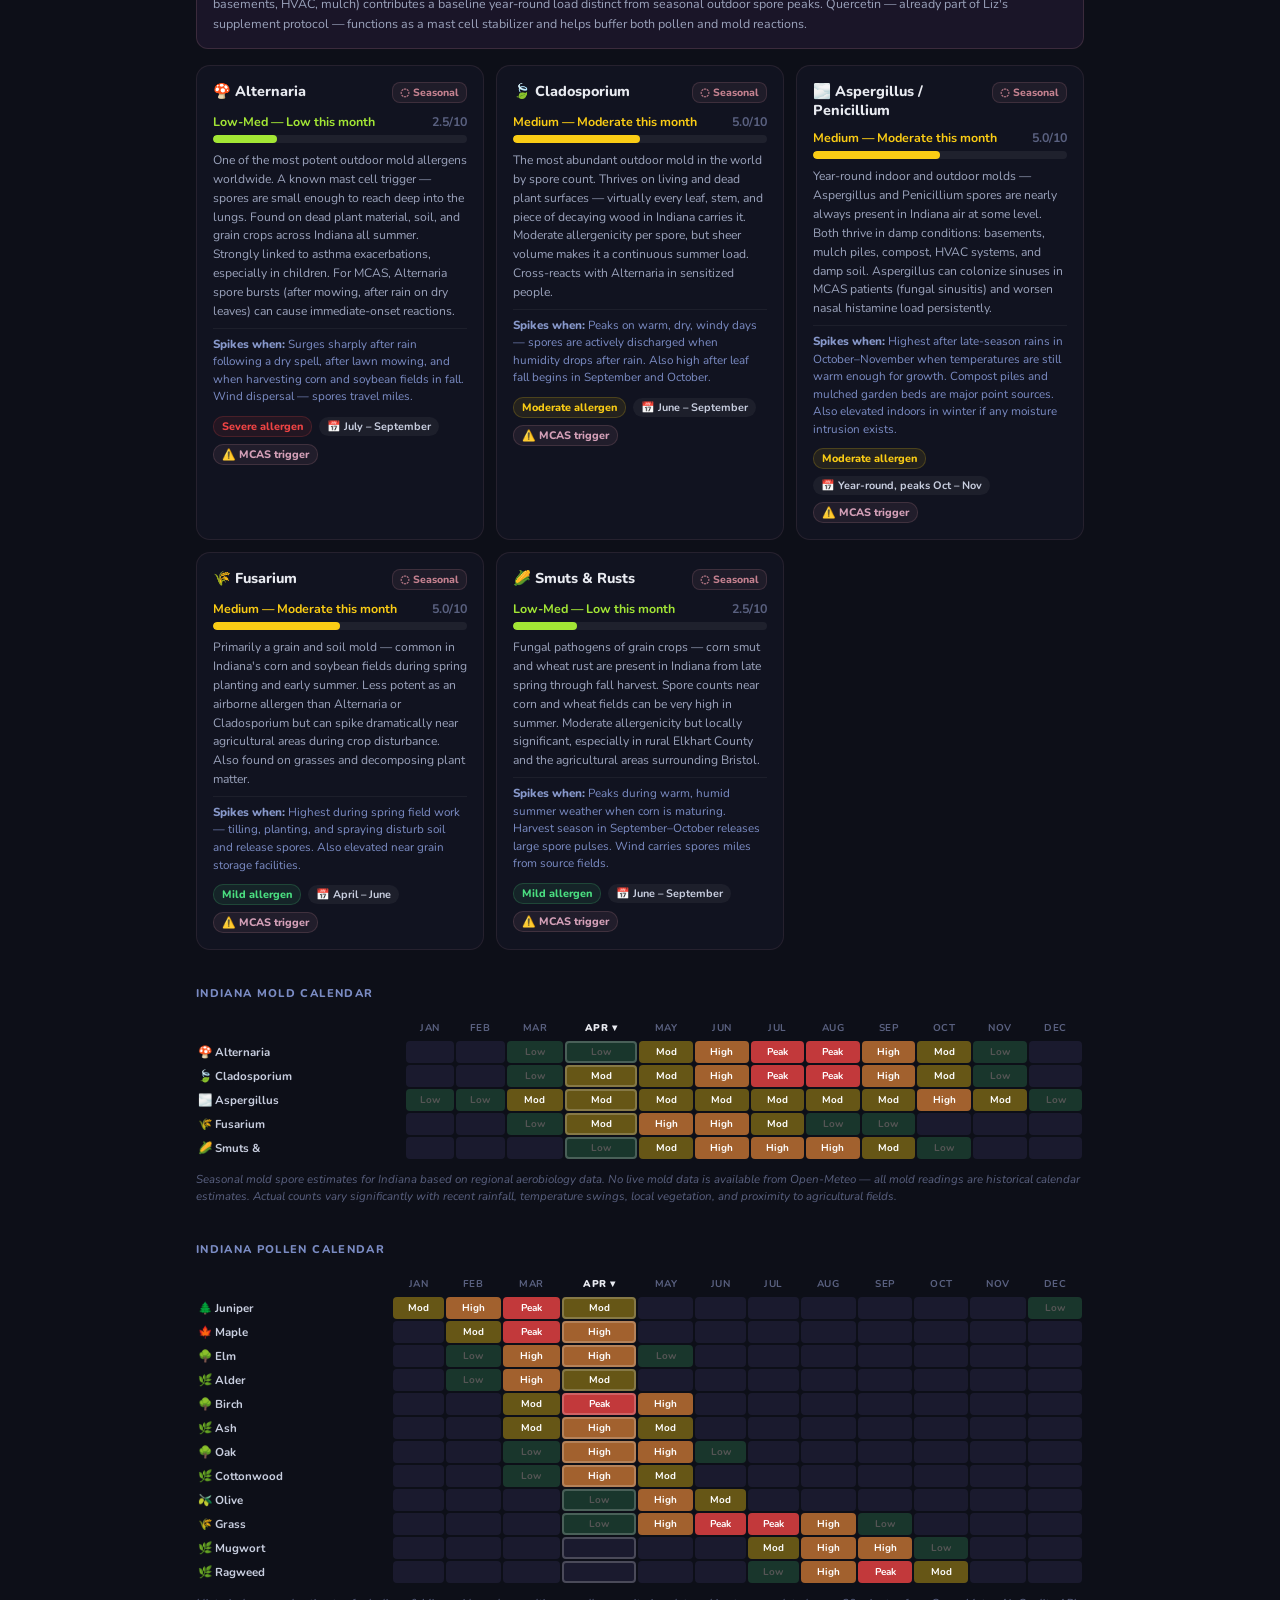
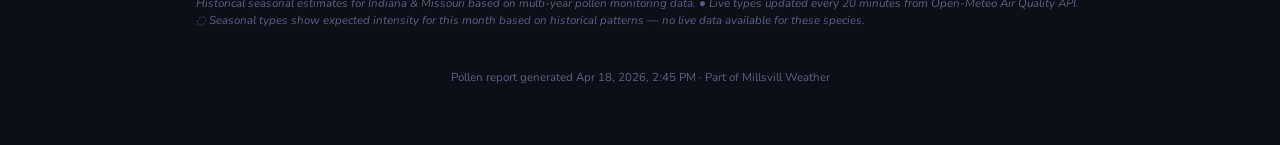
==== commit 4d21b461: "Pollen update 2026-04-18T18:45:51.547Z" ====
--- a/pollen.html
+++ b/pollen.html
@@ -123,7 +123,7 @@
         <div class="gauge-lbl" style="color:#fb923c">Med-High</div>
       </div>
     </div>
-    <div class="updated-sub">Updated Apr 18, 2026, 2:25 PM</div>
+    <div class="updated-sub">Updated Apr 18, 2026, 2:45 PM</div>
 
     
     <div class="predom-label">Predominant allergens</div>
@@ -448,7 +448,7 @@
   </div>
   <div class="cal-note">Historical seasonal estimates for Indiana &amp; Missouri based on multi-year pollen monitoring data. ● Live types updated every 20 minutes from Open-Meteo Air Quality API. ◌ Seasonal types show expected intensity for this month based on historical patterns — no live data available for these species.</div>
 
-  <div class="page-footer">Pollen report generated Apr 18, 2026, 2:25 PM · Part of Millsvill Weather</div>
+  <div class="page-footer">Pollen report generated Apr 18, 2026, 2:45 PM · Part of Millsvill Weather</div>
 
 </div>
 </body>
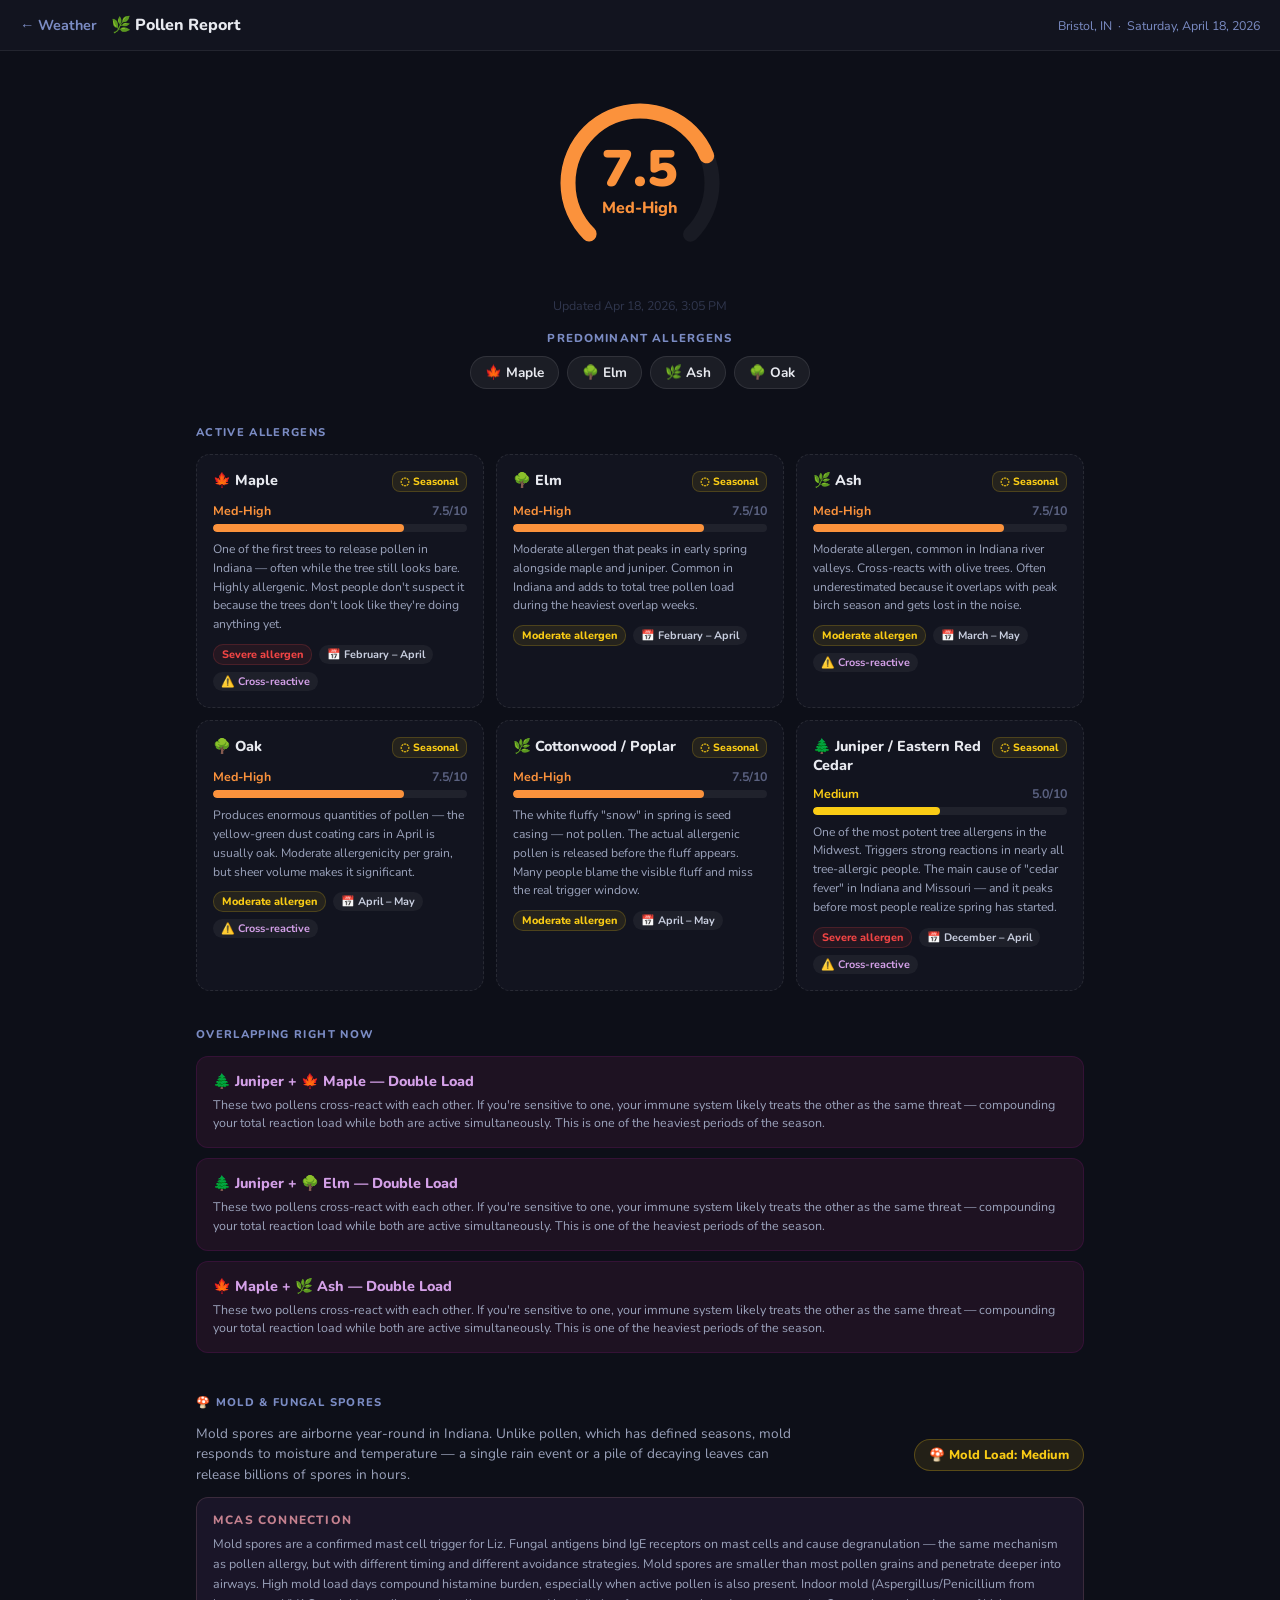
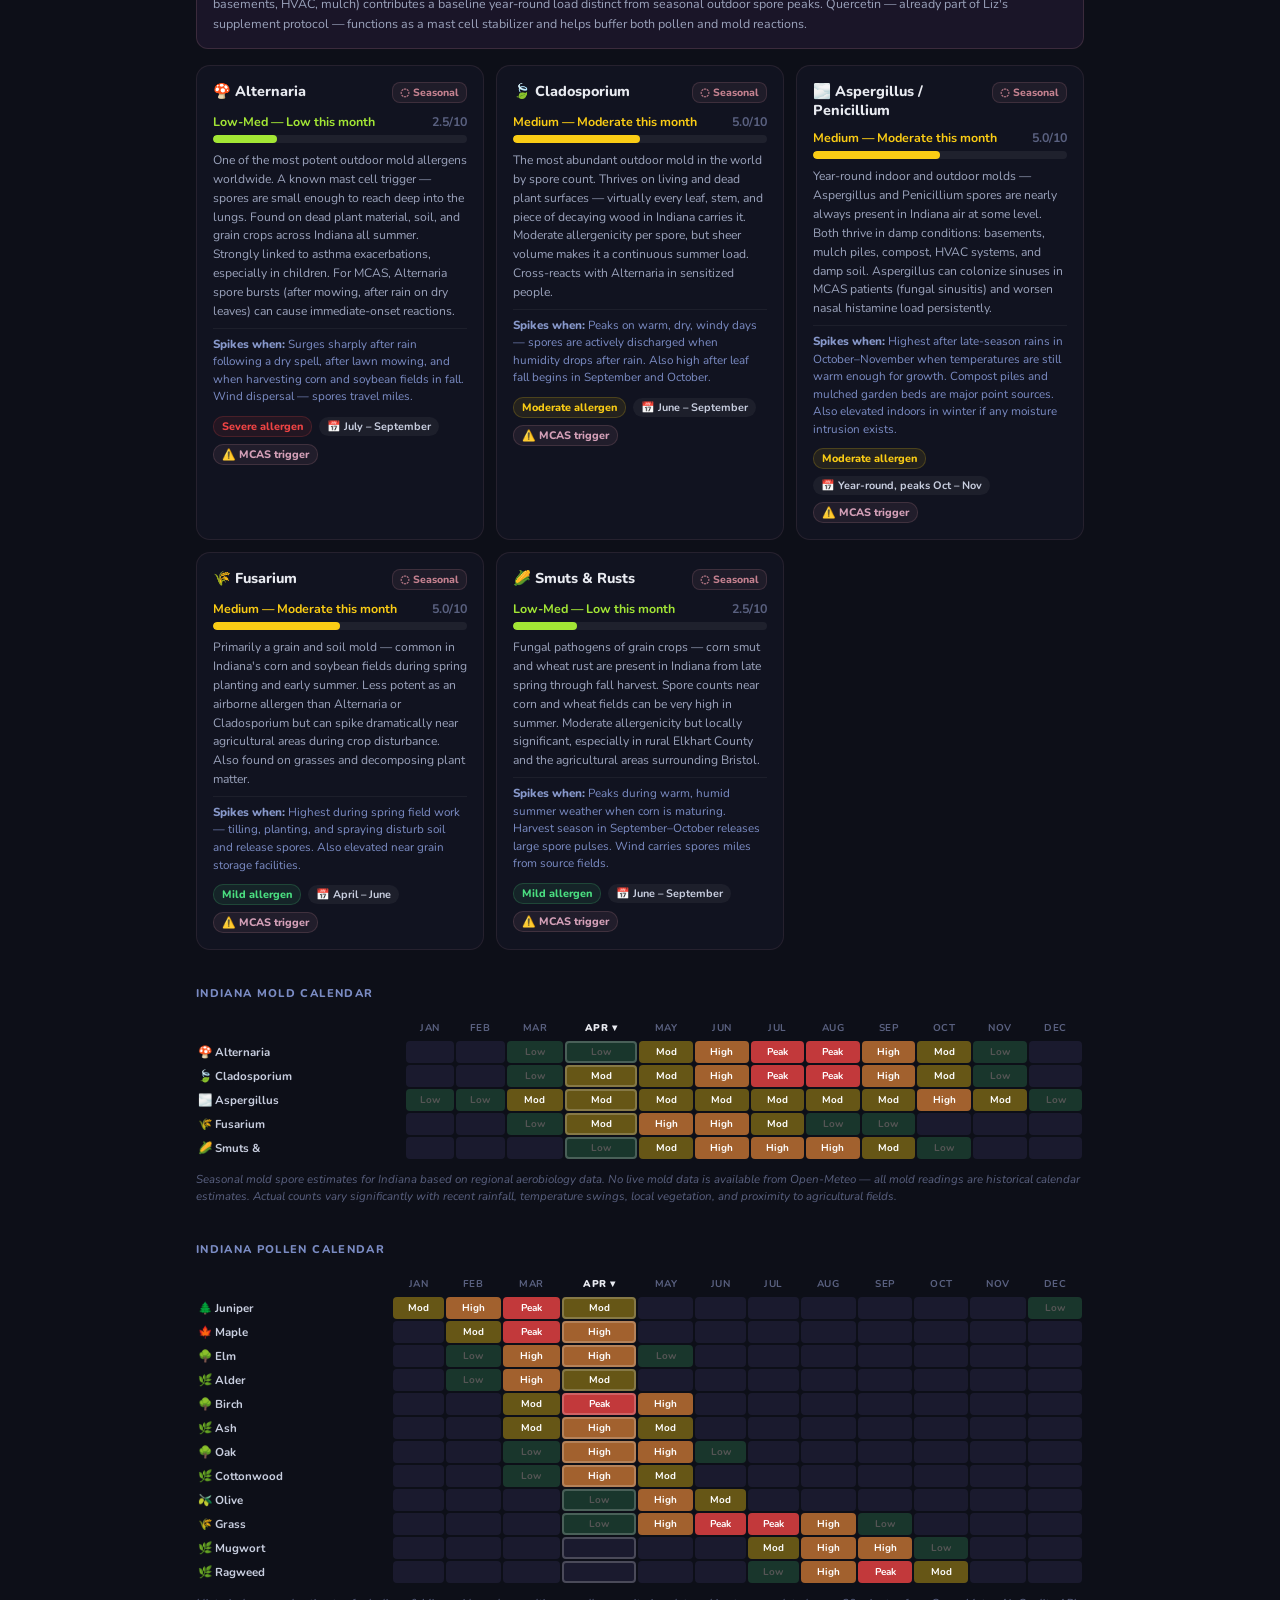
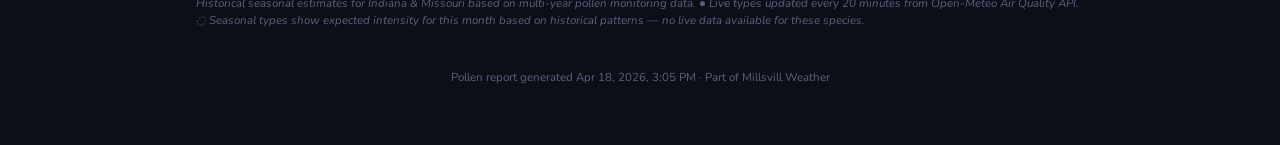
==== commit b93db369: "Pollen update 2026-04-18T19:05:36.749Z" ====
--- a/pollen.html
+++ b/pollen.html
@@ -123,7 +123,7 @@
         <div class="gauge-lbl" style="color:#fb923c">Med-High</div>
       </div>
     </div>
-    <div class="updated-sub">Updated Apr 18, 2026, 2:45 PM</div>
+    <div class="updated-sub">Updated Apr 18, 2026, 3:05 PM</div>
 
     
     <div class="predom-label">Predominant allergens</div>
@@ -448,7 +448,7 @@
   </div>
   <div class="cal-note">Historical seasonal estimates for Indiana &amp; Missouri based on multi-year pollen monitoring data. ● Live types updated every 20 minutes from Open-Meteo Air Quality API. ◌ Seasonal types show expected intensity for this month based on historical patterns — no live data available for these species.</div>
 
-  <div class="page-footer">Pollen report generated Apr 18, 2026, 2:45 PM · Part of Millsvill Weather</div>
+  <div class="page-footer">Pollen report generated Apr 18, 2026, 3:05 PM · Part of Millsvill Weather</div>
 
 </div>
 </body>
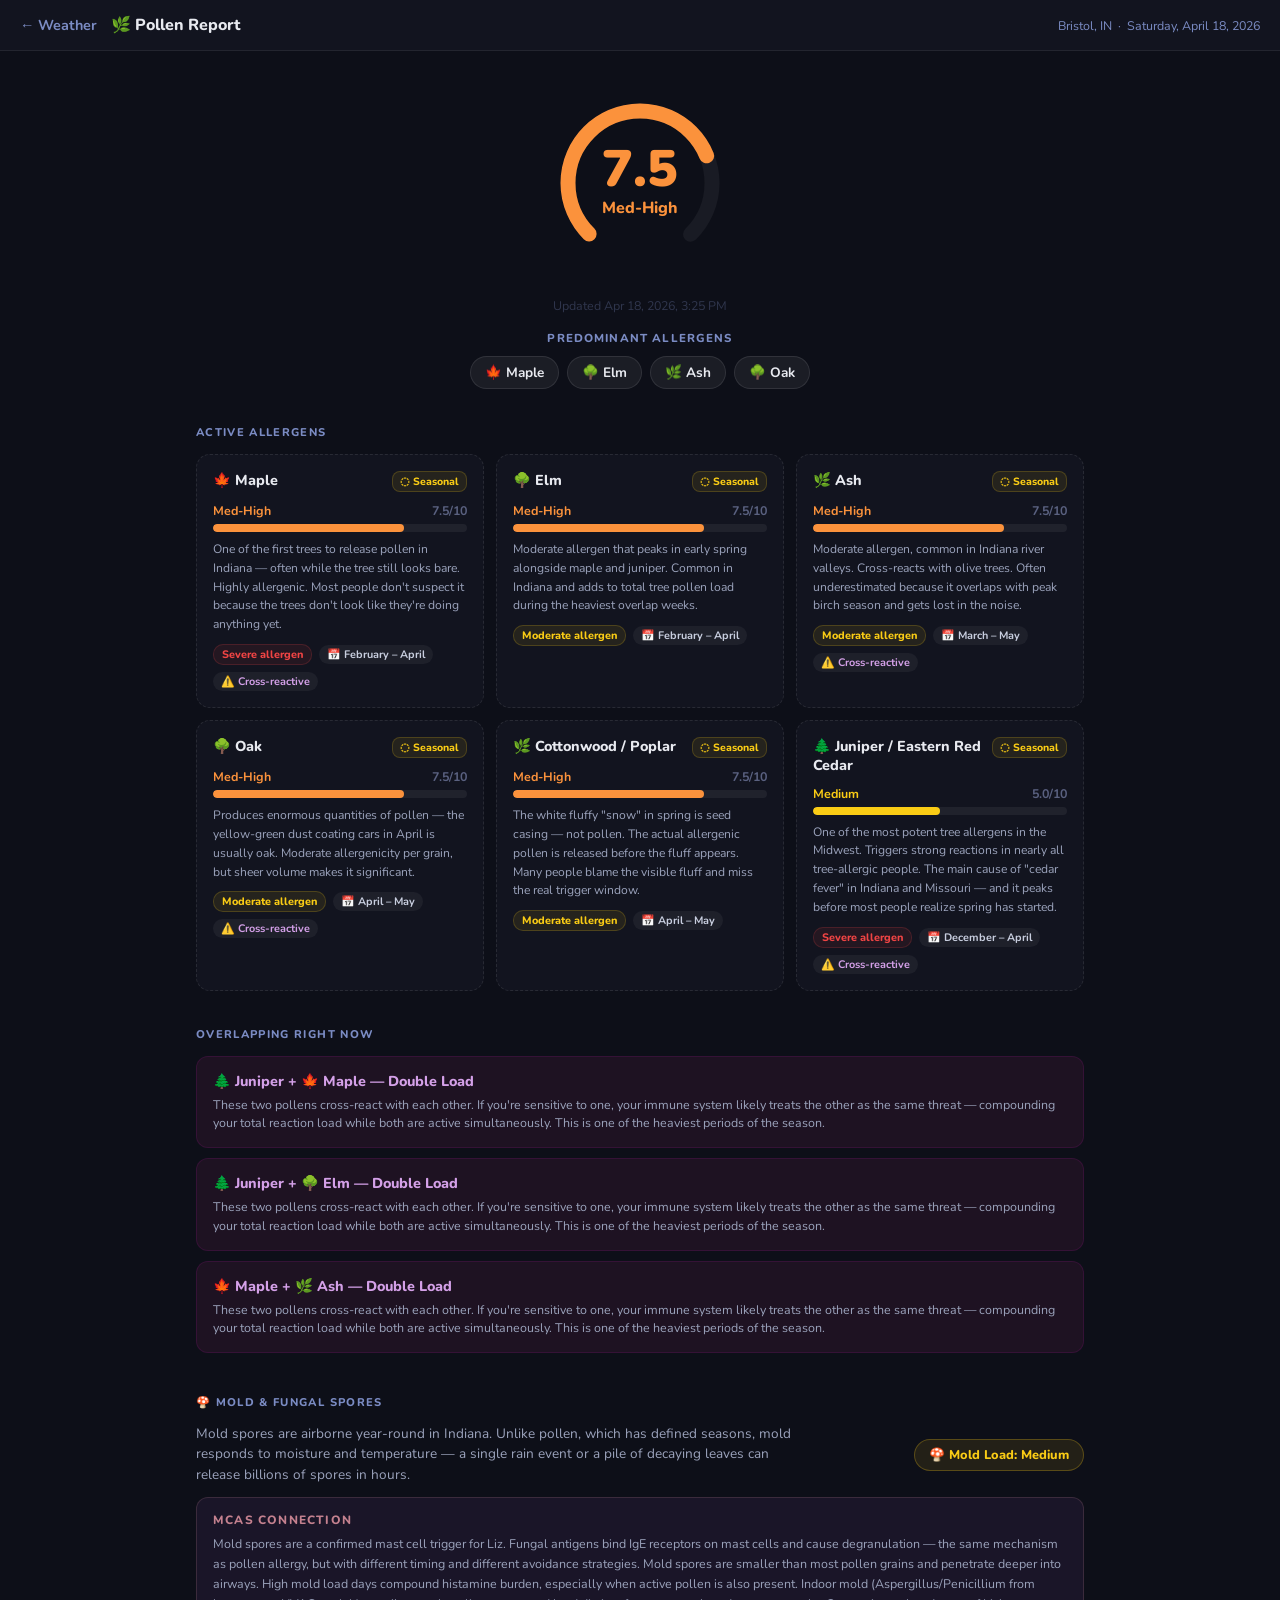
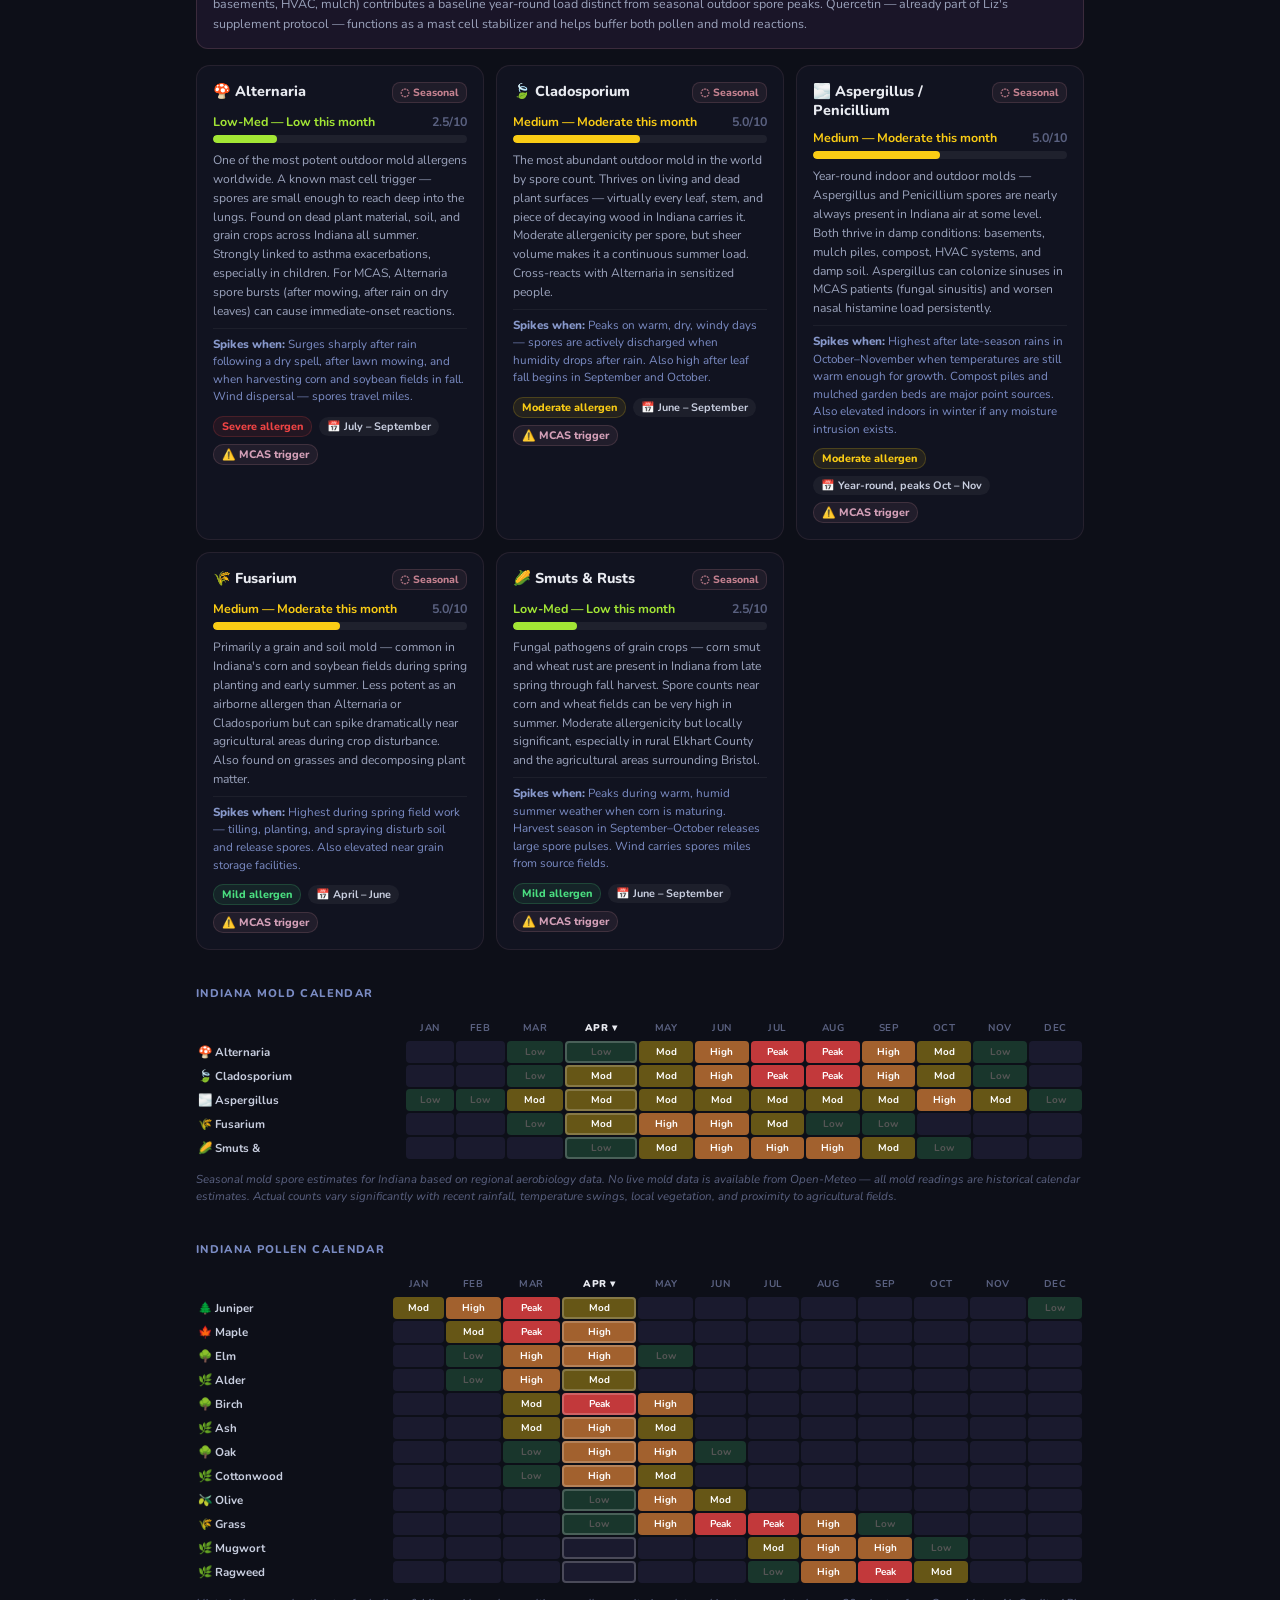
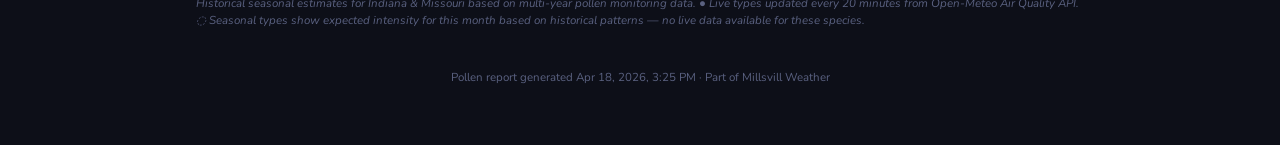
==== commit 9fb61038: "Pollen update 2026-04-18T19:25:18.851Z" ====
--- a/pollen.html
+++ b/pollen.html
@@ -123,7 +123,7 @@
         <div class="gauge-lbl" style="color:#fb923c">Med-High</div>
       </div>
     </div>
-    <div class="updated-sub">Updated Apr 18, 2026, 3:05 PM</div>
+    <div class="updated-sub">Updated Apr 18, 2026, 3:25 PM</div>
 
     
     <div class="predom-label">Predominant allergens</div>
@@ -448,7 +448,7 @@
   </div>
   <div class="cal-note">Historical seasonal estimates for Indiana &amp; Missouri based on multi-year pollen monitoring data. ● Live types updated every 20 minutes from Open-Meteo Air Quality API. ◌ Seasonal types show expected intensity for this month based on historical patterns — no live data available for these species.</div>
 
-  <div class="page-footer">Pollen report generated Apr 18, 2026, 3:05 PM · Part of Millsvill Weather</div>
+  <div class="page-footer">Pollen report generated Apr 18, 2026, 3:25 PM · Part of Millsvill Weather</div>
 
 </div>
 </body>
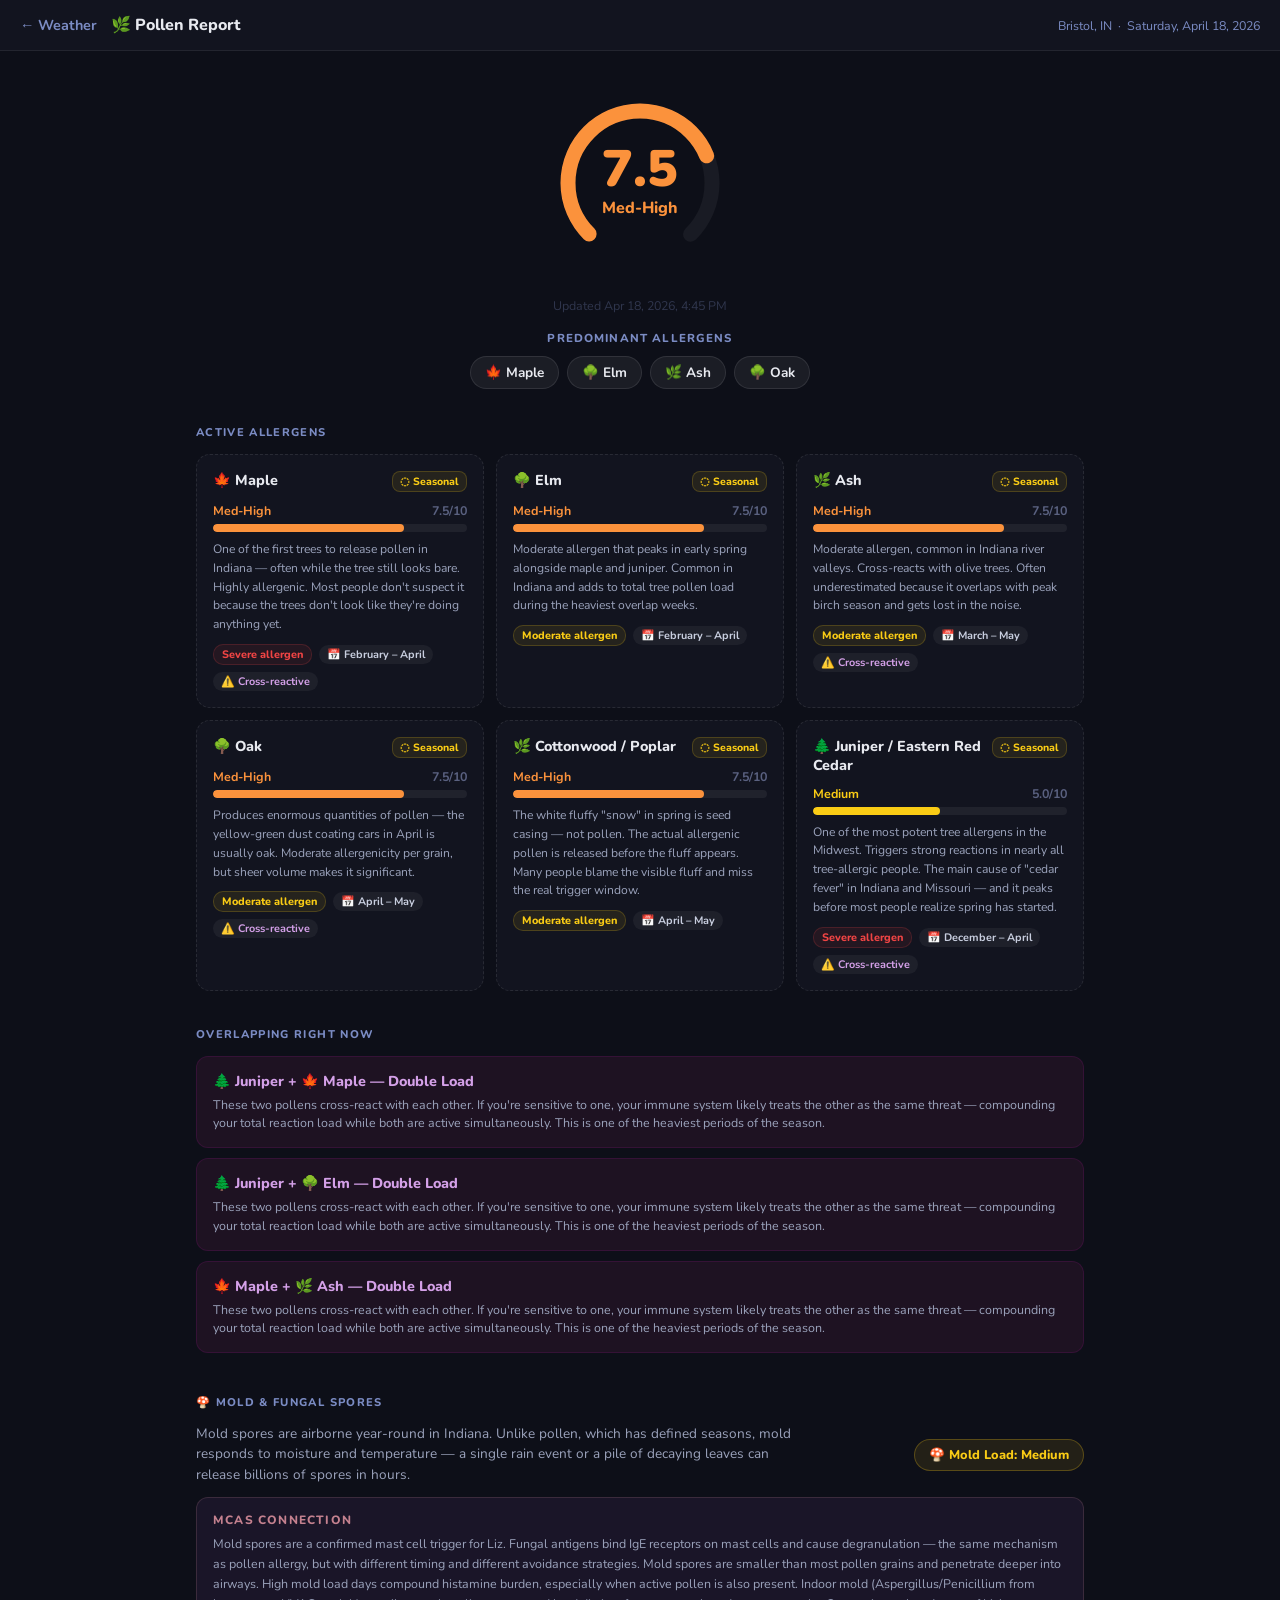
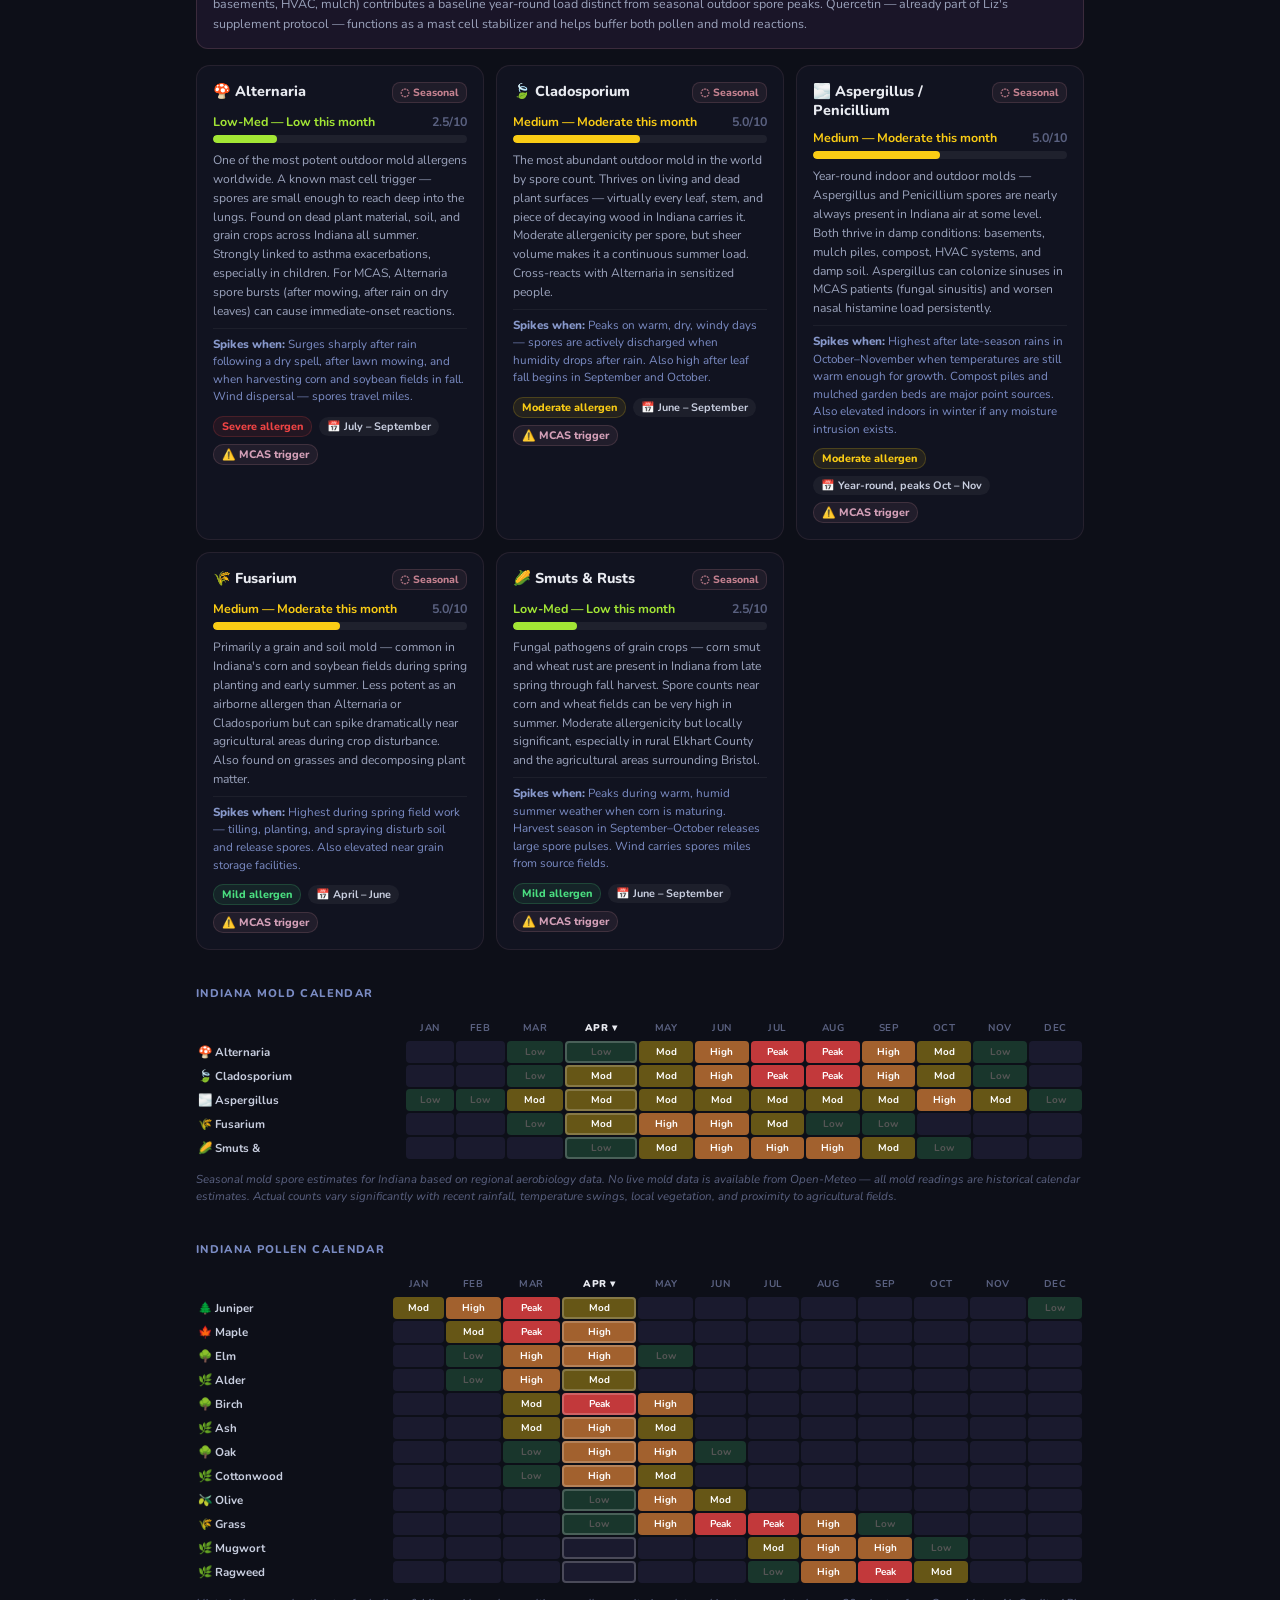
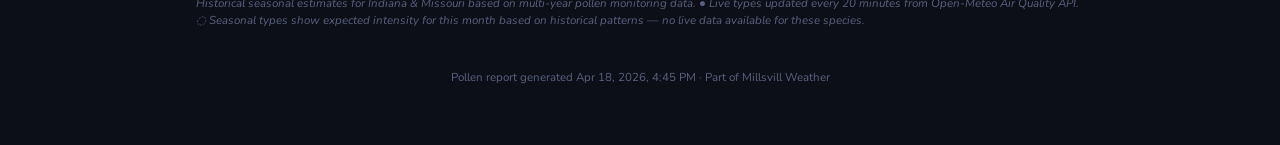
==== commit 23f5131d: "Pollen update 2026-04-18T20:45:24.872Z" ====
--- a/pollen.html
+++ b/pollen.html
@@ -123,7 +123,7 @@
         <div class="gauge-lbl" style="color:#fb923c">Med-High</div>
       </div>
     </div>
-    <div class="updated-sub">Updated Apr 18, 2026, 3:25 PM</div>
+    <div class="updated-sub">Updated Apr 18, 2026, 4:45 PM</div>
 
     
     <div class="predom-label">Predominant allergens</div>
@@ -448,7 +448,7 @@
   </div>
   <div class="cal-note">Historical seasonal estimates for Indiana &amp; Missouri based on multi-year pollen monitoring data. ● Live types updated every 20 minutes from Open-Meteo Air Quality API. ◌ Seasonal types show expected intensity for this month based on historical patterns — no live data available for these species.</div>
 
-  <div class="page-footer">Pollen report generated Apr 18, 2026, 3:25 PM · Part of Millsvill Weather</div>
+  <div class="page-footer">Pollen report generated Apr 18, 2026, 4:45 PM · Part of Millsvill Weather</div>
 
 </div>
 </body>
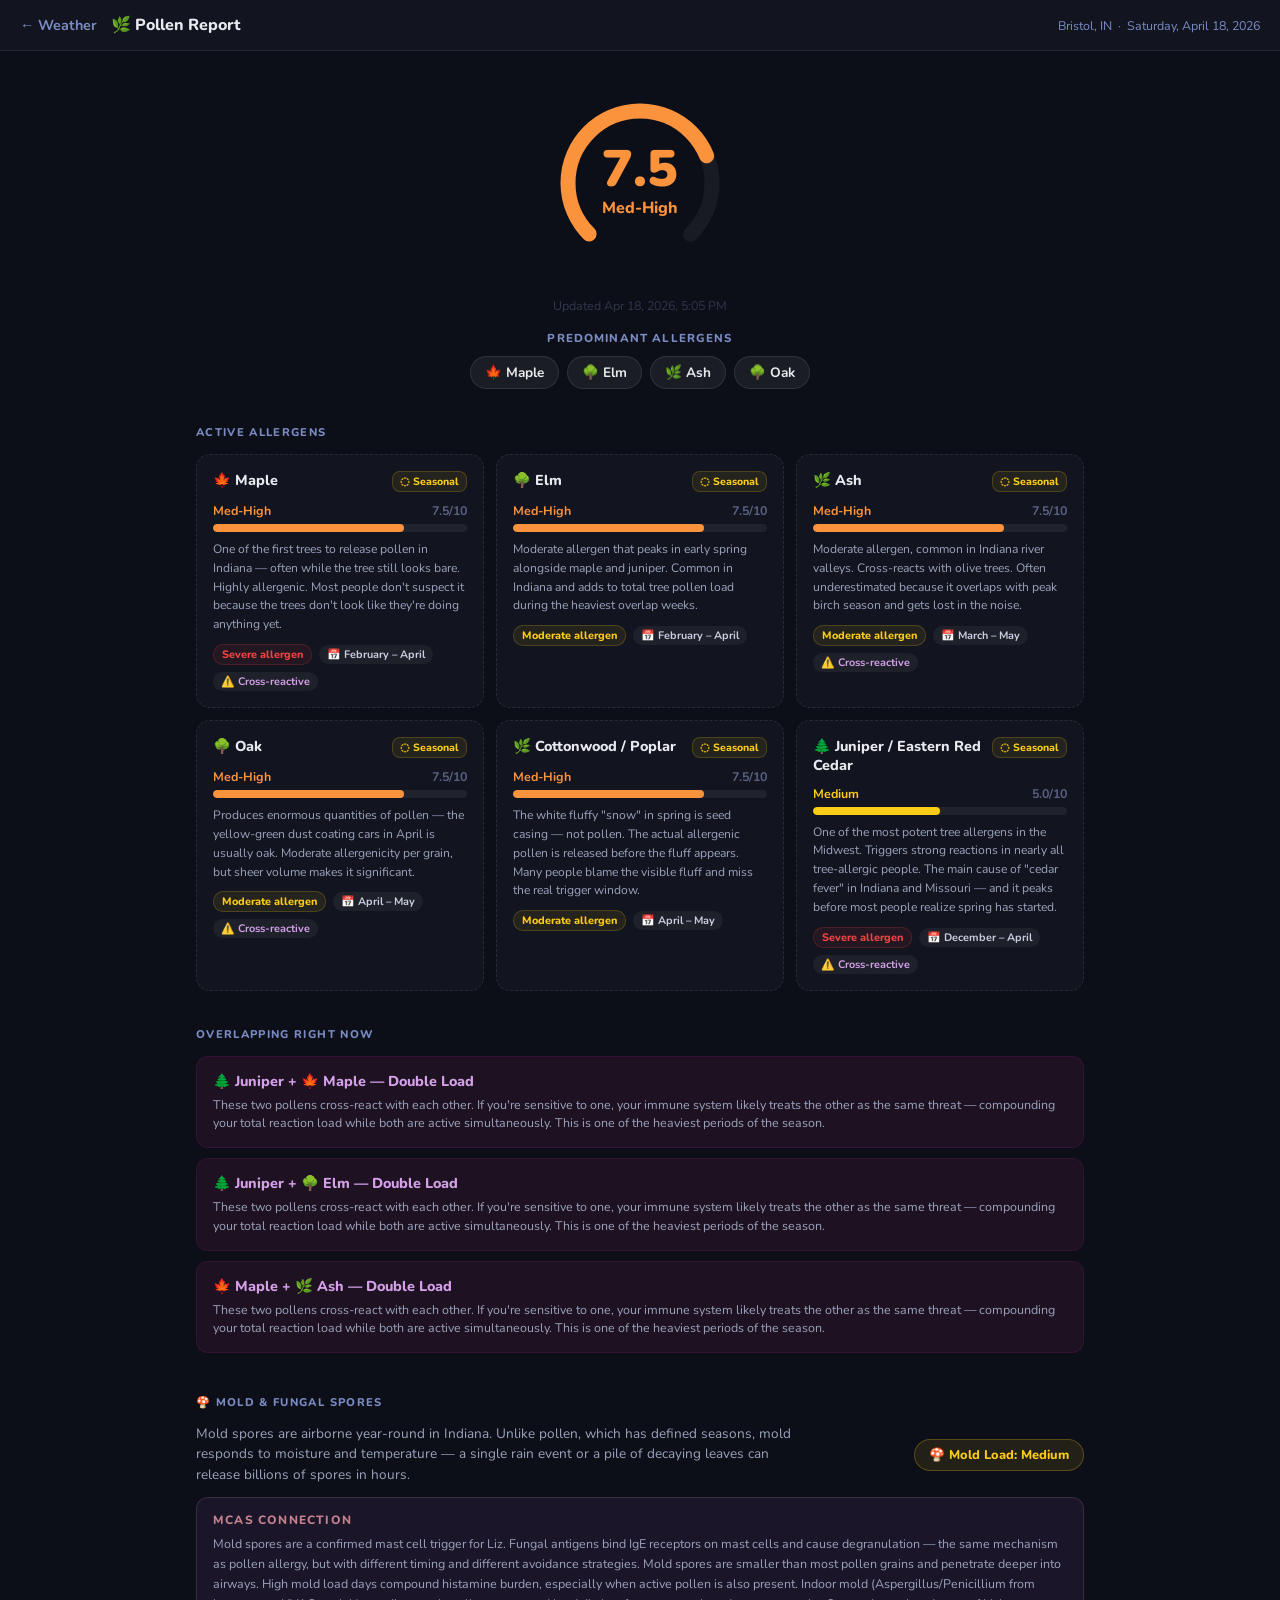
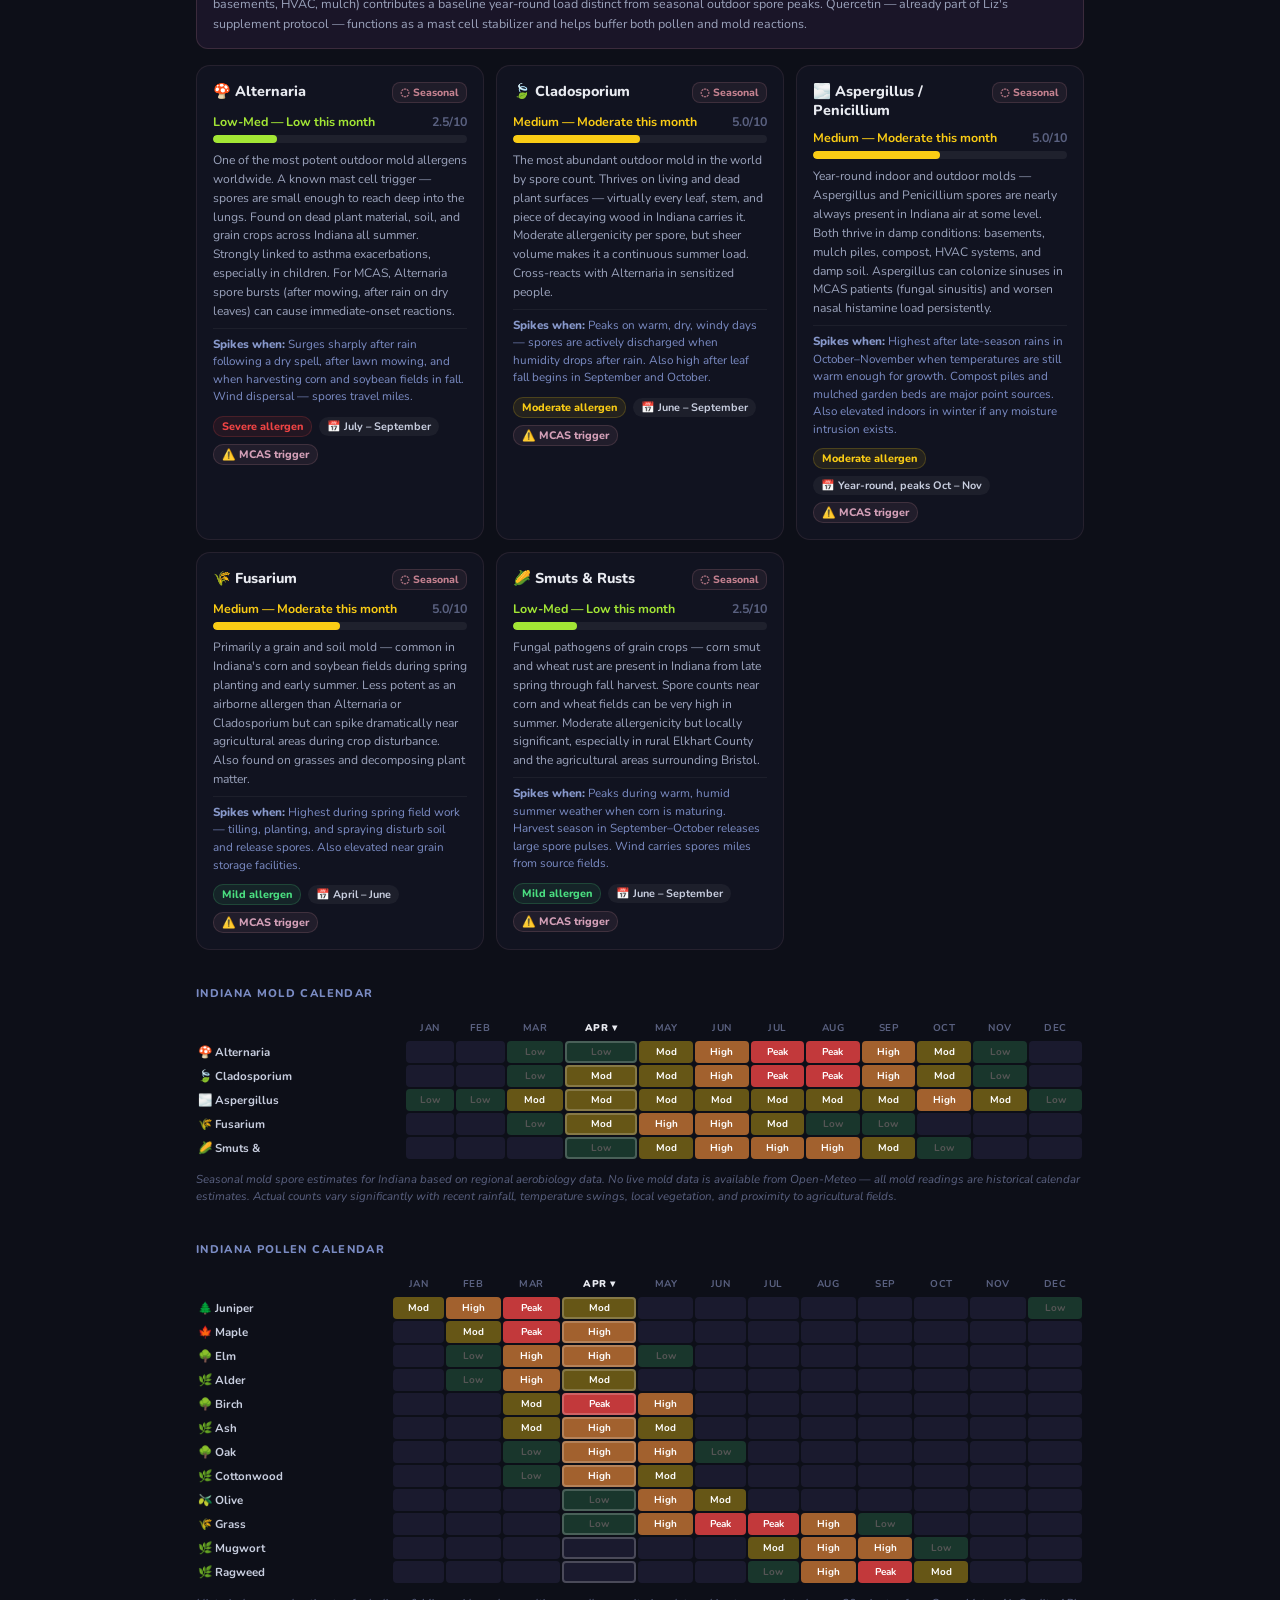
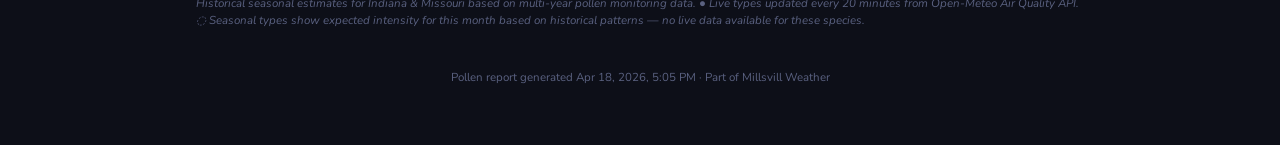
==== commit 107c8d4e: "Pollen update 2026-04-18T21:05:37.415Z" ====
--- a/pollen.html
+++ b/pollen.html
@@ -123,7 +123,7 @@
         <div class="gauge-lbl" style="color:#fb923c">Med-High</div>
       </div>
     </div>
-    <div class="updated-sub">Updated Apr 18, 2026, 4:45 PM</div>
+    <div class="updated-sub">Updated Apr 18, 2026, 5:05 PM</div>
 
     
     <div class="predom-label">Predominant allergens</div>
@@ -448,7 +448,7 @@
   </div>
   <div class="cal-note">Historical seasonal estimates for Indiana &amp; Missouri based on multi-year pollen monitoring data. ● Live types updated every 20 minutes from Open-Meteo Air Quality API. ◌ Seasonal types show expected intensity for this month based on historical patterns — no live data available for these species.</div>
 
-  <div class="page-footer">Pollen report generated Apr 18, 2026, 4:45 PM · Part of Millsvill Weather</div>
+  <div class="page-footer">Pollen report generated Apr 18, 2026, 5:05 PM · Part of Millsvill Weather</div>
 
 </div>
 </body>
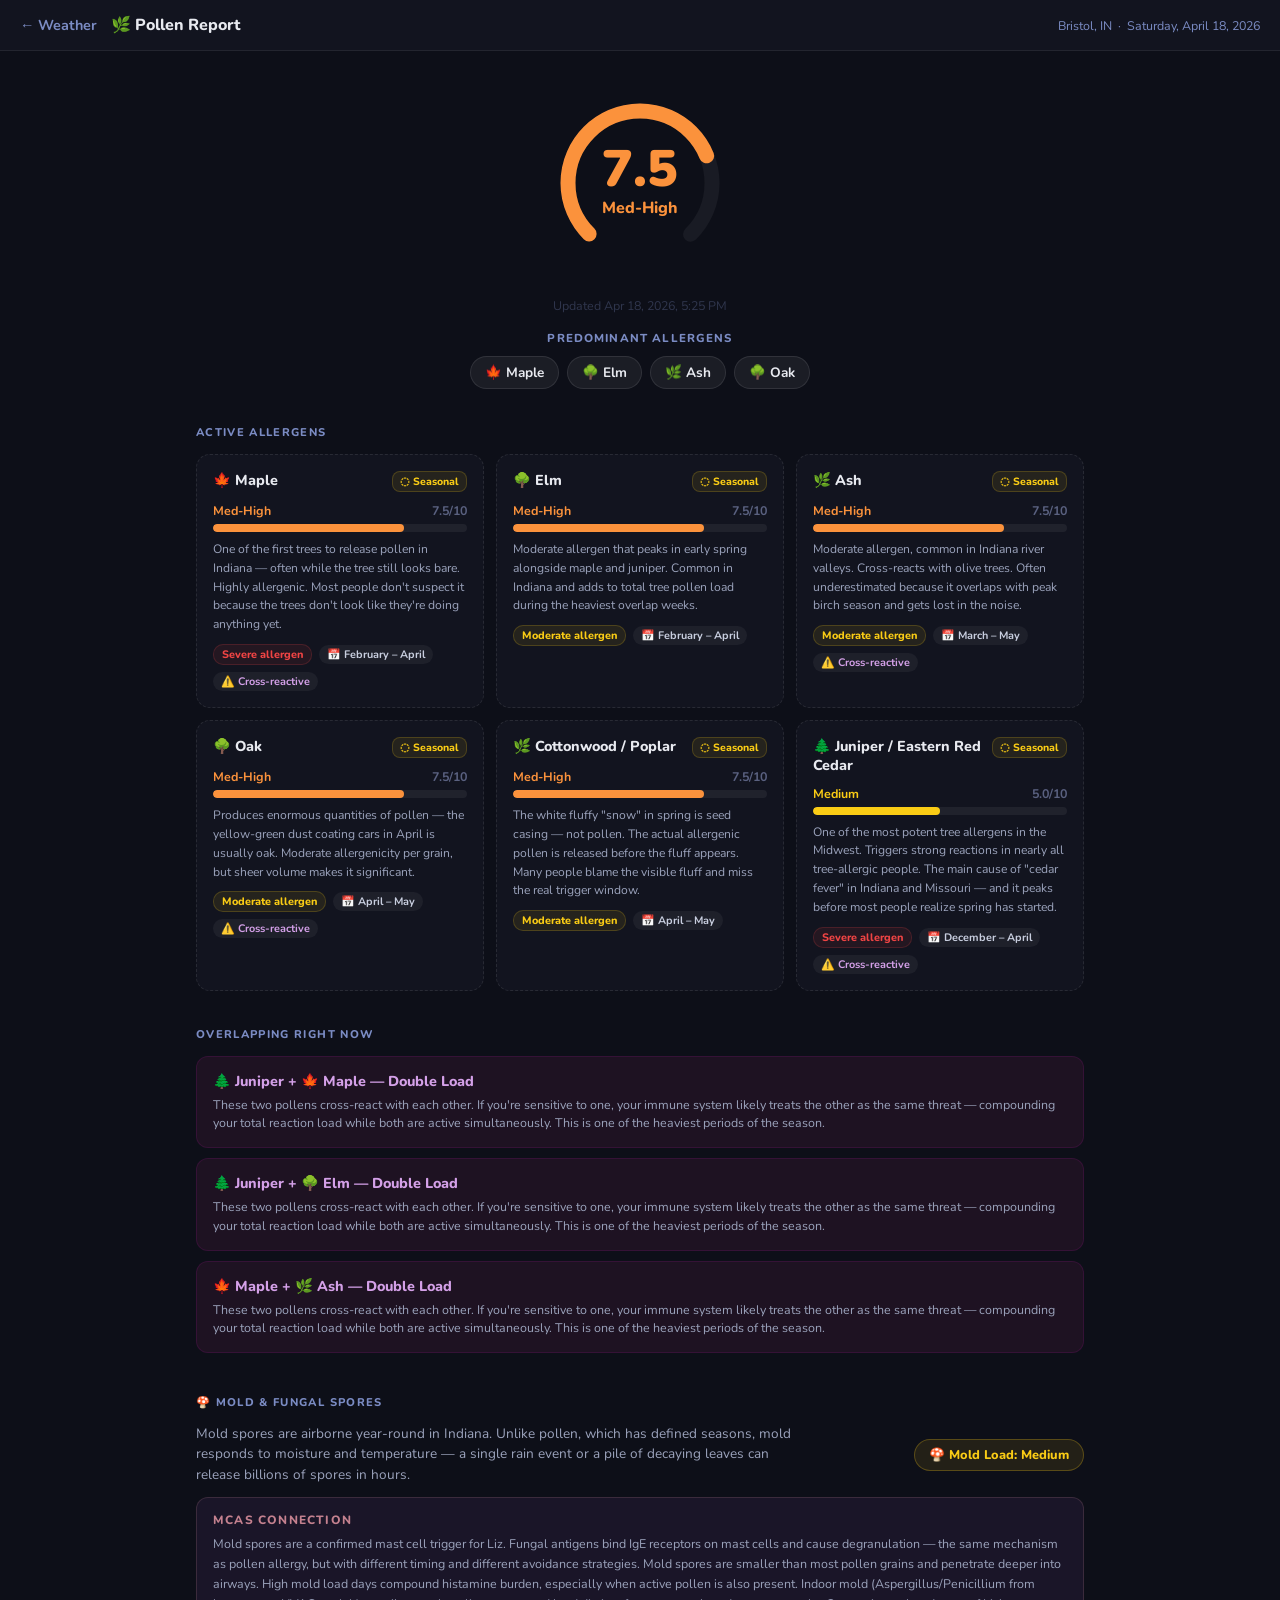
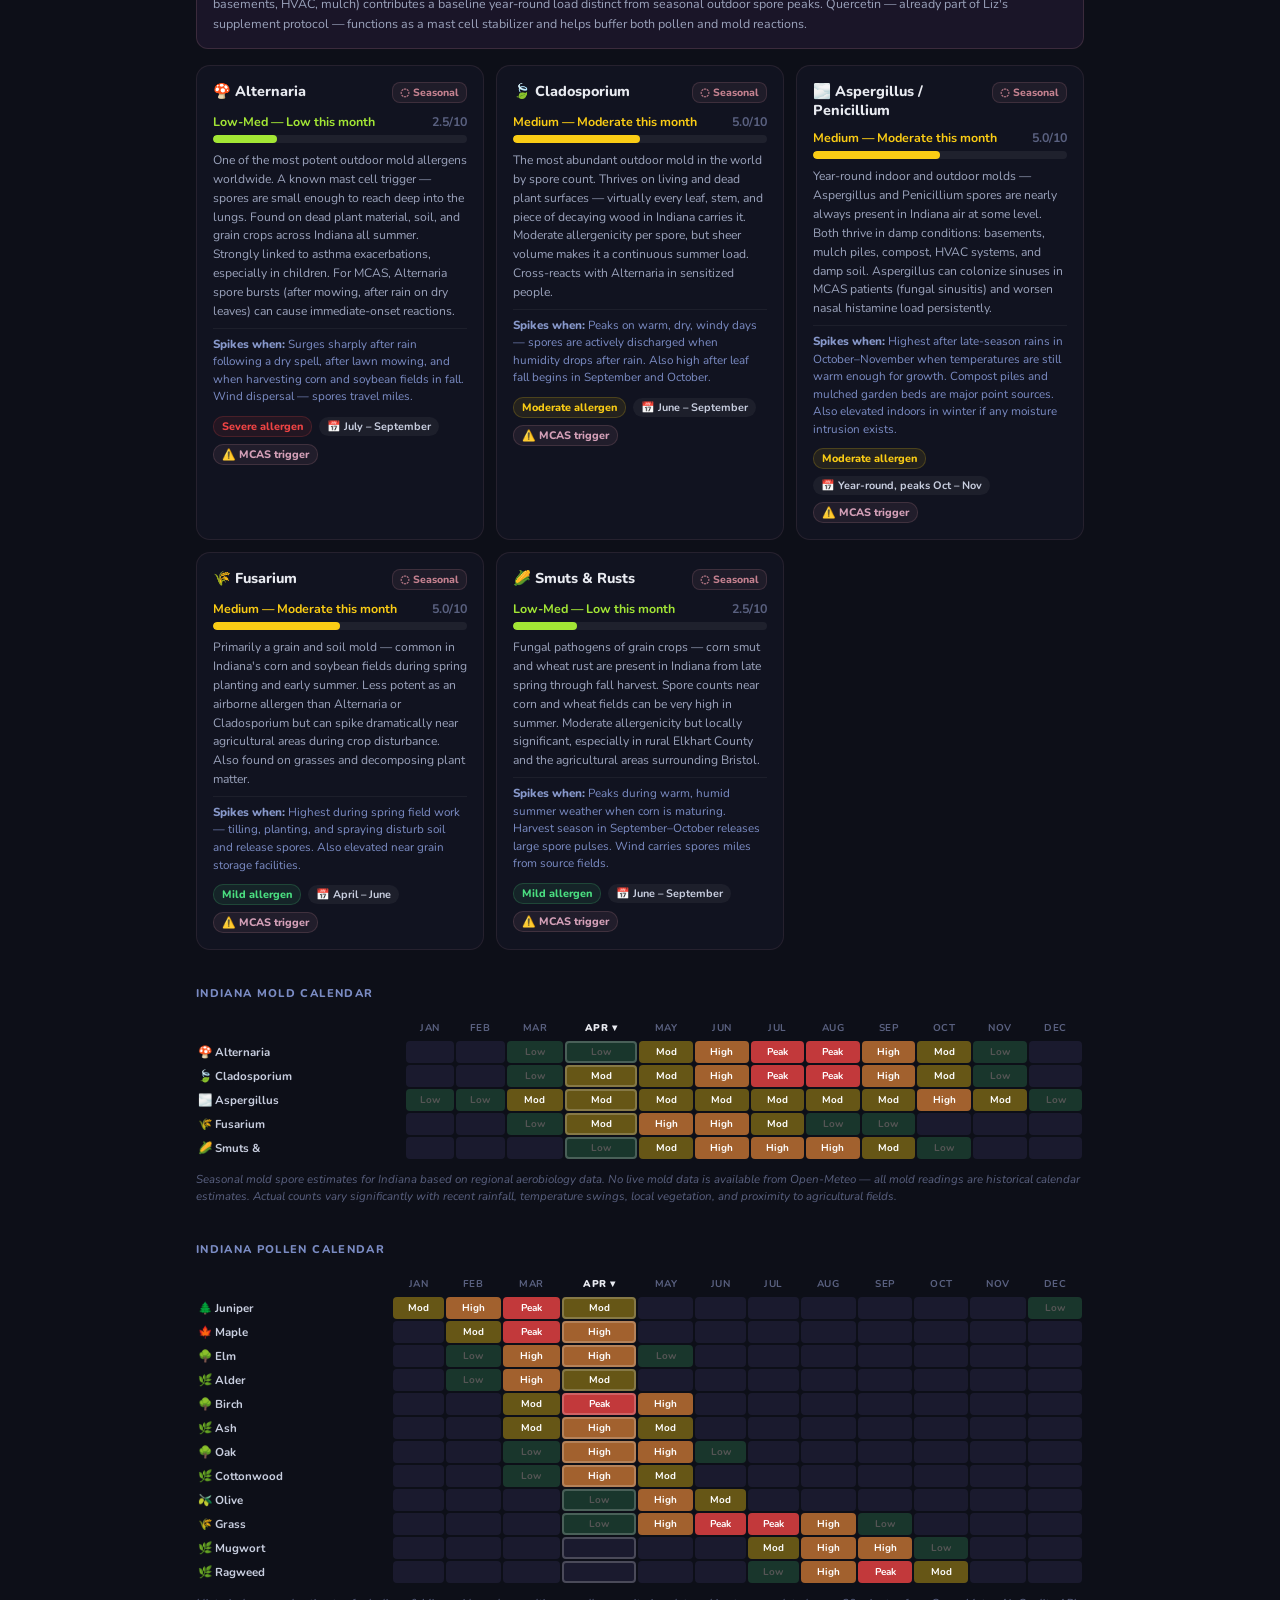
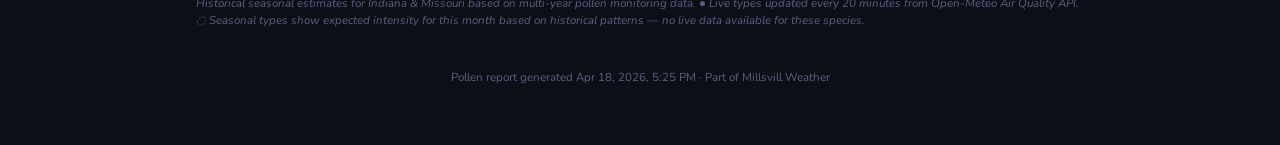
==== commit 237fd670: "Pollen update 2026-04-18T21:25:32.423Z" ====
--- a/pollen.html
+++ b/pollen.html
@@ -123,7 +123,7 @@
         <div class="gauge-lbl" style="color:#fb923c">Med-High</div>
       </div>
     </div>
-    <div class="updated-sub">Updated Apr 18, 2026, 5:05 PM</div>
+    <div class="updated-sub">Updated Apr 18, 2026, 5:25 PM</div>
 
     
     <div class="predom-label">Predominant allergens</div>
@@ -448,7 +448,7 @@
   </div>
   <div class="cal-note">Historical seasonal estimates for Indiana &amp; Missouri based on multi-year pollen monitoring data. ● Live types updated every 20 minutes from Open-Meteo Air Quality API. ◌ Seasonal types show expected intensity for this month based on historical patterns — no live data available for these species.</div>
 
-  <div class="page-footer">Pollen report generated Apr 18, 2026, 5:05 PM · Part of Millsvill Weather</div>
+  <div class="page-footer">Pollen report generated Apr 18, 2026, 5:25 PM · Part of Millsvill Weather</div>
 
 </div>
 </body>
